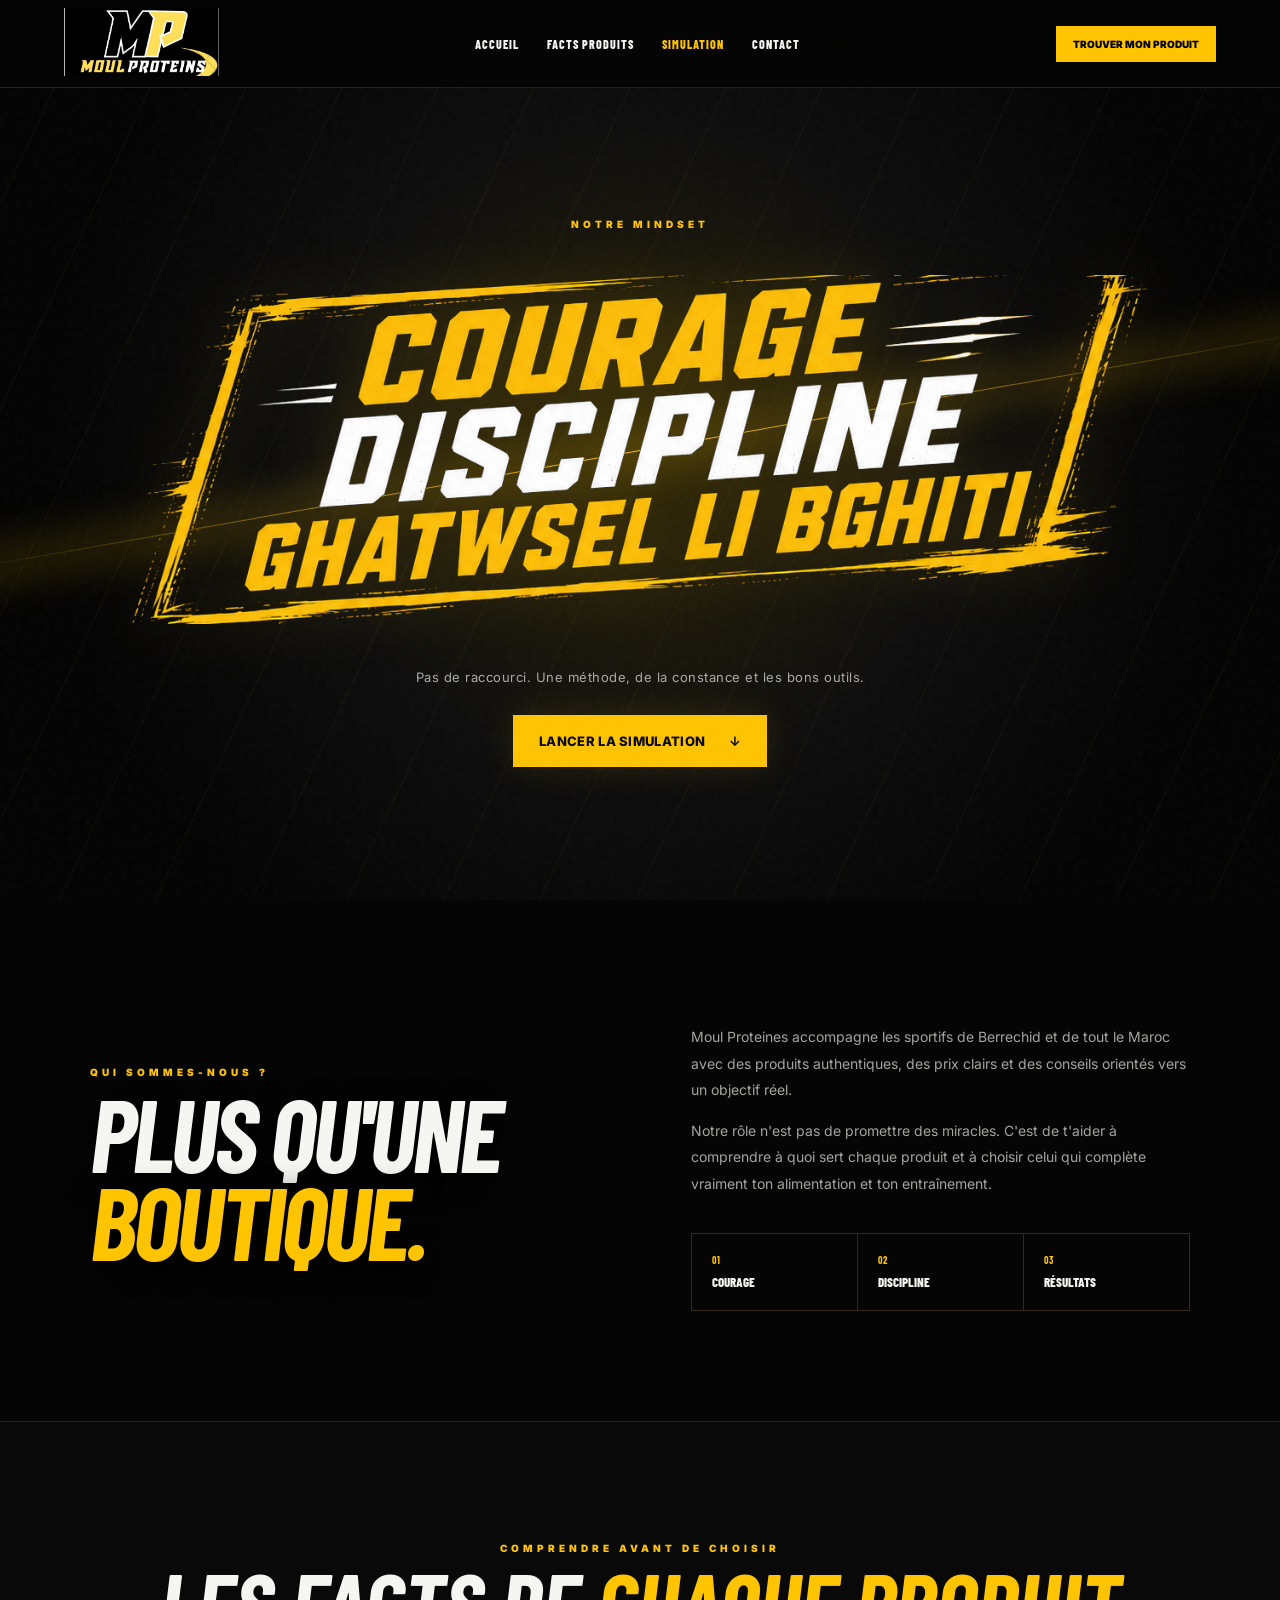
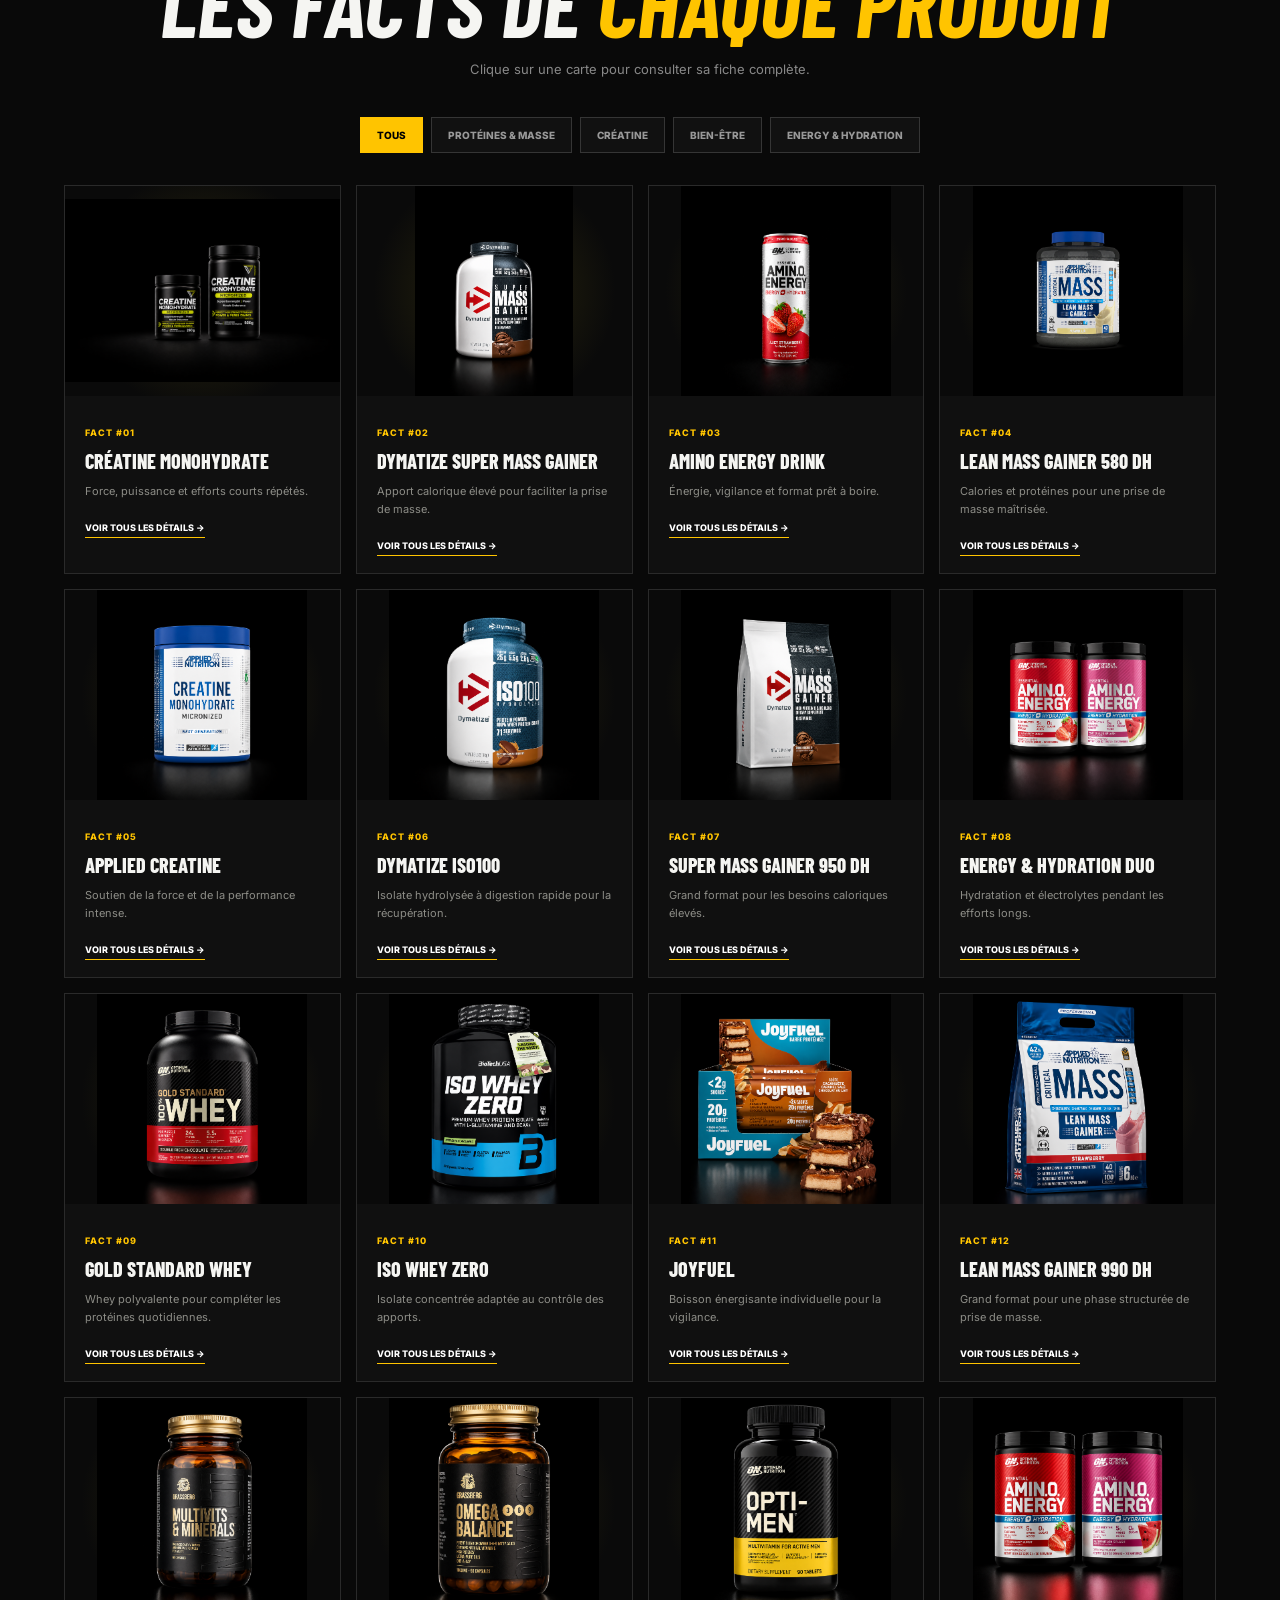
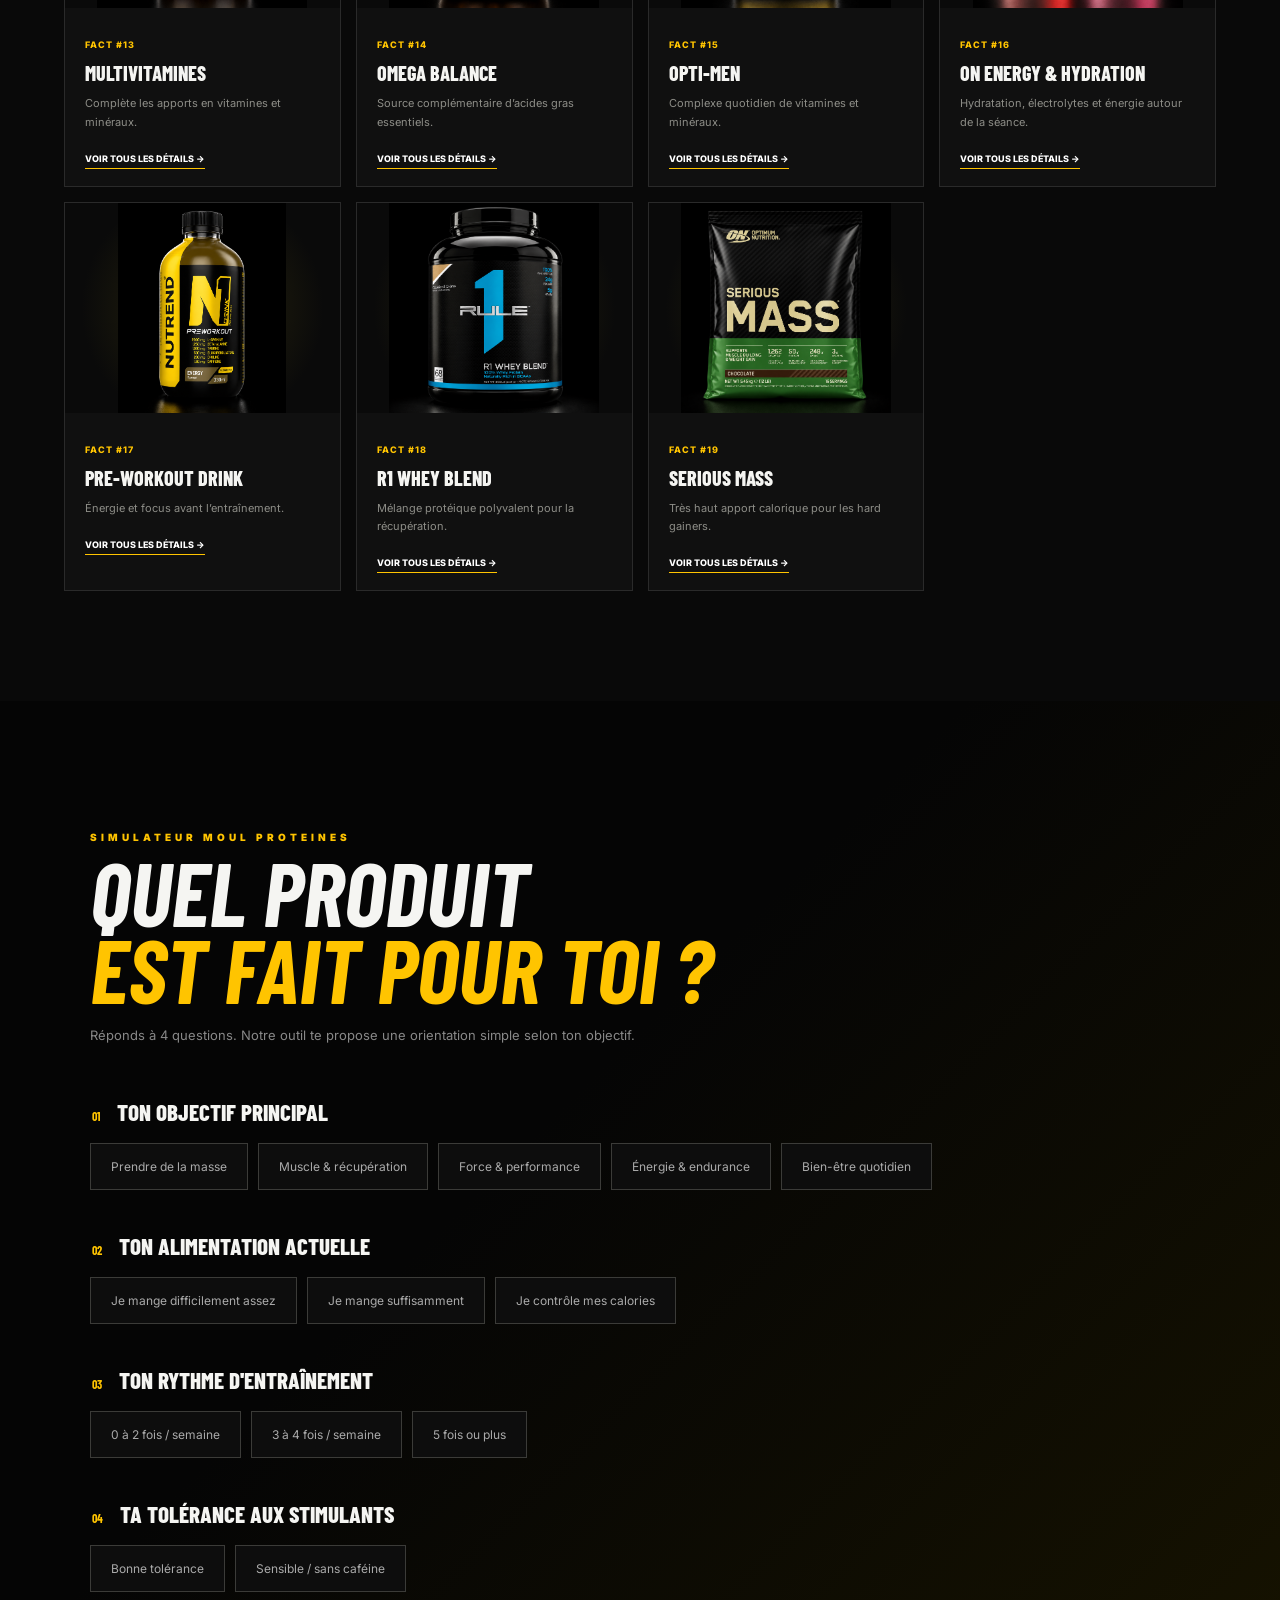
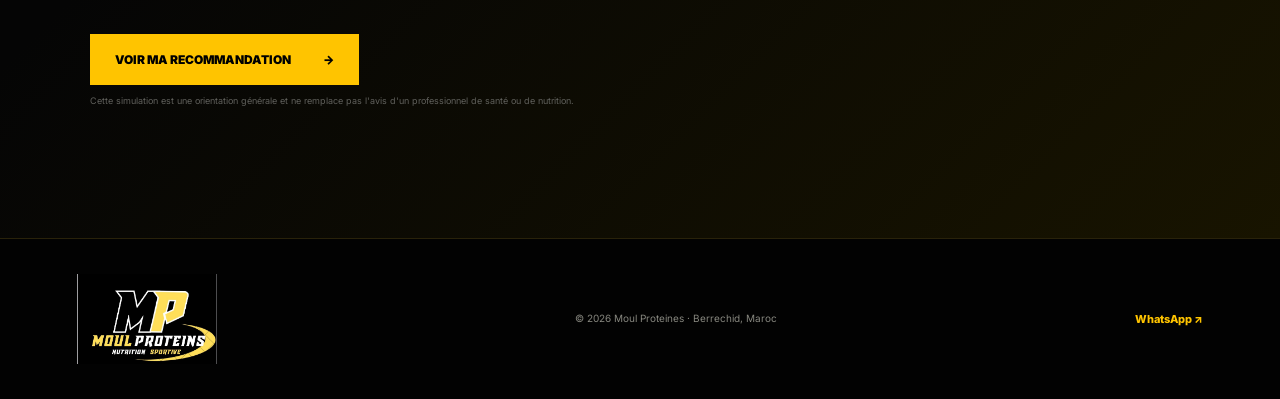
==== about.html @ 930684ee "Build Moul Proteines website" ====
<!DOCTYPE html>
<html lang="fr">
<head>
  <meta charset="UTF-8">
  <meta name="viewport" content="width=device-width, initial-scale=1.0">
  <meta name="description" content="Découvrez le mindset Moul Proteines, les faits sur nos produits et trouvez le complément adapté à votre objectif.">
  <title>À propos & simulateur | Moul Proteines</title>
  <link rel="preconnect" href="https://fonts.googleapis.com">
  <link rel="preconnect" href="https://fonts.gstatic.com" crossorigin>
  <link href="https://fonts.googleapis.com/css2?family=Barlow+Condensed:ital,wght@0,600;0,700;0,800;0,900;1,800;1,900&family=Inter:wght@400;500;600;700;800&display=swap" rel="stylesheet">
  <link rel="stylesheet" href="styles.css">
  <link rel="stylesheet" href="about.css">
</head>
<body class="about-page">
  <div class="noise" aria-hidden="true"></div>
  <header class="about-header">
    <a class="brand" href="index.html"><img src="assets/logo-mp.jpeg" alt="Moul Proteines"></a>
    <nav><a href="index.html">Accueil</a><a href="#facts">Facts produits</a><a class="active" href="#simulateur">Simulation</a><a href="contact.html">Contact</a></nav>
    <a class="header-sim" href="#simulateur">Trouver mon produit</a>
  </header>

  <main>
    <section class="about-hero">
      <div class="about-beam" aria-hidden="true"></div>
      <div class="about-slogan">
        <p>NOTRE MINDSET</p>
        <img src="assets/slogan-moul-proteines.png" alt="Courage, Discipline, Ghatwsel li bghiti">
        <span>Pas de raccourci. Une méthode, de la constance et les bons outils.</span>
        <a class="btn btn-primary" href="#simulateur">Lancer la simulation <b>↓</b></a>
      </div>
    </section>

    <section class="story-section">
      <div><p class="section-kicker">QUI SOMMES-NOUS ?</p><h1>PLUS QU'UNE<br><em>BOUTIQUE.</em></h1></div>
      <div class="story-copy"><p>Moul Proteines accompagne les sportifs de Berrechid et de tout le Maroc avec des produits authentiques, des prix clairs et des conseils orientés vers un objectif réel.</p><p>Notre rôle n'est pas de promettre des miracles. C'est de t'aider à comprendre à quoi sert chaque produit et à choisir celui qui complète vraiment ton alimentation et ton entraînement.</p><div class="values"><span><b>01</b>Courage</span><span><b>02</b>Discipline</span><span><b>03</b>Résultats</span></div></div>
    </section>

    <section class="all-facts" id="facts">
      <div class="about-title"><p>COMPRENDRE AVANT DE CHOISIR</p><h2>LES FACTS DE <em>CHAQUE PRODUIT</em></h2><span>Clique sur une carte pour consulter sa fiche complète.</span></div>
      <div class="fact-filters" id="fact-filters">
        <button class="active" data-fact-filter="all">Tous</button><button data-fact-filter="protein">Protéines & masse</button><button data-fact-filter="creatine">Créatine</button><button data-fact-filter="wellness">Bien-être</button><button data-fact-filter="energy">Energy & Hydration</button>
      </div>
      <div class="all-facts-grid" id="all-facts-grid"></div>
    </section>

    <section class="simulator-section" id="simulateur">
      <div class="sim-intro"><p>SIMULATEUR MOUL PROTEINES</p><h2>QUEL PRODUIT<br><em>EST FAIT POUR TOI ?</em></h2><span>Réponds à 4 questions. Notre outil te propose une orientation simple selon ton objectif.</span></div>
      <form class="sim-form" id="sim-form">
        <fieldset><legend><b>01</b> Ton objectif principal</legend><div class="choice-grid"><label><input type="radio" name="goal" value="mass" required><span>Prendre de la masse</span></label><label><input type="radio" name="goal" value="muscle"><span>Muscle & récupération</span></label><label><input type="radio" name="goal" value="strength"><span>Force & performance</span></label><label><input type="radio" name="goal" value="energy"><span>Énergie & endurance</span></label><label><input type="radio" name="goal" value="wellness"><span>Bien-être quotidien</span></label></div></fieldset>
        <fieldset><legend><b>02</b> Ton alimentation actuelle</legend><div class="choice-grid"><label><input type="radio" name="food" value="hard" required><span>Je mange difficilement assez</span></label><label><input type="radio" name="food" value="normal"><span>Je mange suffisamment</span></label><label><input type="radio" name="food" value="lean"><span>Je contrôle mes calories</span></label></div></fieldset>
        <fieldset><legend><b>03</b> Ton rythme d'entraînement</legend><div class="choice-grid"><label><input type="radio" name="training" value="low" required><span>0 à 2 fois / semaine</span></label><label><input type="radio" name="training" value="medium"><span>3 à 4 fois / semaine</span></label><label><input type="radio" name="training" value="high"><span>5 fois ou plus</span></label></div></fieldset>
        <fieldset><legend><b>04</b> Ta tolérance aux stimulants</legend><div class="choice-grid"><label><input type="radio" name="stimulants" value="yes" required><span>Bonne tolérance</span></label><label><input type="radio" name="stimulants" value="no"><span>Sensible / sans caféine</span></label></div></fieldset>
        <button class="sim-submit" type="submit">Voir ma recommandation <span>→</span></button>
        <p class="sim-disclaimer">Cette simulation est une orientation générale et ne remplace pas l'avis d'un professionnel de santé ou de nutrition.</p>
      </form>
      <div class="sim-result" id="sim-result" aria-live="polite"></div>
    </section>
  </main>

  <footer class="about-footer"><img src="assets/logo-mp.jpeg" alt="Moul Proteines"><p>© 2026 Moul Proteines · Berrechid, Maroc</p><a href="https://wa.me/212774145588" target="_blank" rel="noreferrer">WhatsApp ↗</a></footer>
  <a class="simulator-fab" href="#simulateur"><span>?</span><b>Lancer la simulation</b></a>
  <script src="about.js"></script>
</body>
</html>
---- styles.css ----
:root{--yellow:#ffc400;--yellow2:#ffe06b;--black:#050505;--panel:#0d0d0d;--line:#29220b;--white:#f5f5f2;--muted:#9a9a94}
*{box-sizing:border-box}html{scroll-behavior:smooth}body{margin:0;background:var(--black);color:var(--white);font-family:Inter,Arial,sans-serif;overflow-x:hidden}a{color:inherit;text-decoration:none}button{font:inherit}.noise{position:fixed;inset:0;z-index:20;pointer-events:none;opacity:.04;background-image:url("data:image/svg+xml,%3Csvg viewBox='0 0 180 180' xmlns='http://www.w3.org/2000/svg'%3E%3Cfilter id='n'%3E%3CfeTurbulence type='fractalNoise' baseFrequency='.85' numOctaves='2' stitchTiles='stitch'/%3E%3C/filter%3E%3Crect width='100%25' height='100%25' filter='url(%23n)' opacity='.8'/%3E%3C/svg%3E")}
.intro-active{overflow:hidden}.intro-screen{position:fixed;inset:0;z-index:1000;background:#020202;display:flex;flex-direction:column;align-items:center;justify-content:center;overflow:hidden;transition:opacity .65s ease,visibility .65s ease}.intro-screen.hidden,.intro-screen.skip{opacity:0;visibility:hidden;pointer-events:none}.intro-screen img{position:relative;z-index:2;width:min(900px,82vw);opacity:0;transform:scale(.82);filter:drop-shadow(0 0 0 transparent)}.intro-screen.play img{animation:introLogo 2.6s cubic-bezier(.2,.8,.2,1) .15s forwards}.intro-glow{position:absolute;width:min(700px,80vw);height:280px;background:#ffc400;filter:blur(150px);opacity:0}.intro-screen.play .intro-glow{animation:introGlow 2.5s ease .2s forwards}.intro-lines{position:absolute;inset:0;z-index:1;display:flex;flex-direction:column;justify-content:center;gap:32vh;transform:rotate(-8deg)}.intro-lines i{display:block;width:0;height:1px;background:linear-gradient(90deg,transparent,var(--yellow),transparent);box-shadow:0 0 16px var(--yellow)}.intro-screen.play .intro-lines i:first-child{animation:introLine 1.1s ease .3s forwards}.intro-screen.play .intro-lines i:last-child{animation:introLine 1.1s ease .65s forwards}.intro-loader{position:relative;z-index:2;width:min(360px,62vw);height:2px;background:#242424;margin-top:38px;overflow:hidden;opacity:0}.intro-loader span{display:block;width:0;height:100%;background:var(--yellow);box-shadow:0 0 14px var(--yellow)}.intro-screen.play .intro-loader{animation:introVisible .3s ease .55s forwards}.intro-screen.play .intro-loader span{animation:introLoad 2s cubic-bezier(.3,.7,.3,1) .6s forwards}.intro-screen>p{position:relative;z-index:2;color:#767671;font:700 9px Inter;letter-spacing:4px;margin-top:18px;opacity:0}.intro-screen>p b{color:var(--yellow)}.intro-screen.play>p{animation:introVisible .6s ease .8s forwards}.intro-screen.exit{opacity:0;visibility:hidden;pointer-events:none}.intro-screen.exit img{transform:scale(1.08);transition:transform .65s ease}.intro-screen.exit .intro-glow{opacity:0;transition:opacity .5s ease}@keyframes introLogo{0%{opacity:0;transform:scale(.82);filter:drop-shadow(0 0 0 transparent)}35%{opacity:1}70%{opacity:1;transform:scale(1);filter:drop-shadow(0 0 35px #ffc40055)}100%{opacity:1;transform:scale(1);filter:drop-shadow(0 0 12px #ffc40030)}}@keyframes introGlow{0%{opacity:0;transform:scale(.5)}45%{opacity:.17}100%{opacity:.08;transform:scale(1.2)}}@keyframes introLine{0%{width:0;margin-left:0}100%{width:130%;margin-left:-15%}}@keyframes introLoad{to{width:100%}}@keyframes introVisible{to{opacity:1}}
.header{height:88px;padding:0 5vw;display:flex;align-items:center;justify-content:space-between;position:absolute;top:0;left:0;right:0;z-index:10;border-bottom:1px solid #ffffff16;background:#05050588;backdrop-filter:blur(8px)}.brand img{width:155px;height:68px;object-fit:cover;object-position:center}.nav{display:flex;gap:32px;align-items:center}.nav a{font-family:'Barlow Condensed';font-weight:700;font-size:15px;text-transform:uppercase;letter-spacing:.8px;position:relative}.nav a:after{content:"";position:absolute;left:0;bottom:-12px;width:0;height:2px;background:var(--yellow);transition:.3s}.nav a:hover:after,.nav a.active:after{width:100%}.header-actions{display:flex;align-items:center;gap:10px}.icon-btn,.cart-btn,.menu-btn{background:none;border:0;color:#fff;cursor:pointer;position:relative}.icon-btn svg,.cart-btn svg{width:23px;fill:none;stroke:currentColor;stroke-width:1.6}.cart-btn span{position:absolute;right:-6px;top:-8px;width:17px;height:17px;border-radius:50%;background:var(--yellow);color:#000;font-size:10px;font-weight:900;display:grid;place-items:center}.menu-btn{display:none;width:30px}.menu-btn span{display:block;height:2px;background:#fff;margin:6px 0}
.hero{min-height:790px;height:100vh;position:relative;display:flex;align-items:center;border-bottom:1px solid var(--line);overflow:hidden}.hero-bg{position:absolute;inset:0;background:linear-gradient(90deg,#050505 0%,#050505d9 32%,transparent 65%),linear-gradient(0deg,#050505 0%,transparent 25%),url('assets/hero-moul-proteines.png') center/cover no-repeat}.hero:after{content:"";position:absolute;inset:0;background:radial-gradient(circle at 68% 48%,transparent 0 25%,#05050580 75%);pointer-events:none}.hero-content{position:relative;z-index:2;margin-left:7vw;max-width:700px;padding-top:70px}.eyebrow{text-transform:uppercase;letter-spacing:3px;font:700 13px Inter;color:#d5d5cf;display:flex;align-items:center;gap:12px}.eyebrow span{width:32px;height:2px;background:var(--yellow)}h1,h2{font-family:'Barlow Condensed',Impact,sans-serif;margin:0;font-style:italic;line-height:.86;text-transform:uppercase}h1{font-size:clamp(78px,9vw,145px);letter-spacing:-4px;text-shadow:0 8px 30px #000}h1 em,h2 em{font-style:inherit;color:var(--yellow)}.hero-copy{font-size:18px;line-height:1.65;color:#c4c4bf;margin:30px 0}.hero-copy strong{color:#fff}.hero-buttons{display:flex;gap:12px}.btn{padding:17px 25px;text-transform:uppercase;font:800 13px Inter;letter-spacing:.3px;border:1px solid #ffffff60;transition:.25s}.btn-primary{background:var(--yellow);border-color:var(--yellow);color:#070707;box-shadow:0 0 35px #ffc40020}.btn-primary:hover{background:#fff;border-color:#fff;transform:translateY(-3px)}.btn-primary span{margin-left:14px}.btn-ghost:hover{border-color:var(--yellow);color:var(--yellow)}.hero-stats{display:flex;gap:38px;margin-top:50px}.hero-stats div{display:flex;flex-direction:column;border-left:2px solid var(--yellow);padding-left:12px}.hero-stats strong{font:800 25px 'Barlow Condensed';color:#fff}.hero-stats span{font-size:10px;text-transform:uppercase;color:#9e9e98;margin-top:3px}.hero-tag{position:absolute;right:4vw;top:130px;z-index:3;display:flex;align-items:center;gap:10px;border-right:2px solid var(--yellow);padding-right:14px}.hero-tag>span{font:900 34px 'Barlow Condensed';color:var(--yellow)}.hero-tag p{font:700 11px 'Barlow Condensed';letter-spacing:1px;margin:0}.hero-tag b{color:var(--yellow)}.scroll-cue{position:absolute;z-index:3;bottom:28px;left:50%;font-size:9px;text-transform:uppercase;letter-spacing:3px;color:#aaa;display:flex;align-items:center;gap:12px}.scroll-cue i{display:block;width:45px;height:1px;background:var(--yellow)}
.manifesto{min-height:94px;display:flex;align-items:center;justify-content:center;gap:3vw;border-bottom:1px solid var(--line);font:800 clamp(19px,2.1vw,30px) 'Barlow Condensed';font-style:italic;letter-spacing:2px}.manifesto strong{color:var(--yellow)}.manifesto i{height:1px;width:4vw;background:#5e4b04}
.section{padding:105px 5vw}.section-heading{text-align:center;margin-bottom:46px}.section-heading.left{text-align:left}.section-heading p{text-transform:uppercase;color:var(--yellow);font:800 11px Inter;letter-spacing:3px;margin:0 0 13px}.section-heading h2,.slogan-copy h2{font-size:clamp(52px,6vw,85px);letter-spacing:-1px}.section-heading>span{display:block;color:var(--muted);font-size:14px;margin-top:18px}.category-grid{display:grid;grid-template-columns:repeat(4,1fr);gap:16px;max-width:1400px;margin:auto}.category{height:350px;padding:24px;position:relative;overflow:hidden;border:1px solid #342d12;background:linear-gradient(145deg,#121212,#080808);transition:.35s}.category:before{content:"";position:absolute;width:200px;height:200px;border-radius:50%;background:var(--yellow);filter:blur(100px);opacity:0;right:-80px;top:-80px;transition:.4s}.category:hover{transform:translateY(-8px);border-color:var(--yellow)}.category:hover:before{opacity:.2}.category>span{position:absolute;right:22px;top:20px;color:#555;font:700 12px Inter}.cat-icon{font:900 95px 'Barlow Condensed';font-style:italic;color:#1d1d1b;text-shadow:1px 1px 0 #3c340e;margin:8px 0 15px;transition:.3s}.category:hover .cat-icon{color:var(--yellow);text-shadow:0 0 40px #ffc40044}.category h3{font:900 33px 'Barlow Condensed';font-style:italic;line-height:.88;margin:0}.category p{color:#777;font-size:12px}.category b{position:absolute;bottom:22px;font-size:10px;text-transform:uppercase;color:var(--yellow);letter-spacing:1px}
.products-section{background:#090909;border-top:1px solid #181818;border-bottom:1px solid var(--line)}.product-grid{display:grid;grid-template-columns:repeat(4,1fr);gap:18px;max-width:1400px;margin:auto}.product-card{min-height:470px;padding:20px;background:linear-gradient(150deg,#151515,#090909);border:1px solid #292929;position:relative;transition:.3s}.product-card:hover{border-color:#66520a;transform:translateY(-5px)}.badge{position:absolute;z-index:2;background:var(--yellow);color:#000;padding:8px 10px;font:900 9px Inter;letter-spacing:.8px}.badge.dark{background:#252525;color:#fff}.product-visual{height:270px;margin:8px auto 20px;display:flex;flex-direction:column;align-items:center;justify-content:center;position:relative;filter:drop-shadow(0 22px 17px #000)}.jar{width:160px;height:225px;border-radius:15px 15px 29px 29px;background:linear-gradient(90deg,#070707,#343434 46%,#080808);border-top:16px repeating-linear-gradient(90deg,#222 0 3px,#080808 3px 6px)}.jar:before{content:"";position:absolute;top:-15px;width:174px;height:25px;border-radius:8px;background:repeating-linear-gradient(90deg,#252525 0 4px,#090909 4px 7px)}.product-visual:after{content:"";position:absolute;inset:58px 5px 22px;border:1px solid #e4b80055;background:linear-gradient(150deg,#222,#080808);z-index:-1}.product-visual i{font:900 35px 'Barlow Condensed';color:var(--yellow);font-style:italic}.product-visual b{font:900 28px 'Barlow Condensed';color:#fff}.product-visual small{font:800 10px Inter;color:var(--yellow);letter-spacing:2px}.jar.silver:after{background:linear-gradient(150deg,#ddd,#444)}.jar.silver b,.jar.silver small{color:#111}.jar.yellow:after{background:linear-gradient(150deg,#ffd900,#5b4700)}.jar.yellow i{font-size:55px;color:#000}.bag{width:190px;height:235px;clip-path:polygon(4% 0,96% 0,100% 100%,0 100%);background:linear-gradient(90deg,#090909,#323232,#080808);border-top:5px solid #555}.bag:after{background:linear-gradient(150deg,#222,#080808);inset:50px 7px 10px}.brand-name{color:#777;font-size:9px;font-weight:800;letter-spacing:1.3px;margin:0}.product-card h3{font:700 17px Inter;margin:7px 0 22px}.product-bottom{display:flex;align-items:center;justify-content:space-between;border-top:1px solid #292929;padding-top:17px}.product-bottom strong{font:800 25px 'Barlow Condensed'}.product-bottom strong small{font-size:13px;color:var(--yellow)}.add-cart{width:43px;height:43px;border-radius:50%;background:var(--yellow);border:0;font-size:25px;font-weight:500;cursor:pointer;transition:.2s}.add-cart:hover{background:#fff;transform:rotate(90deg)}.text-link{display:flex;width:max-content;margin:46px auto 0;gap:40px;text-transform:uppercase;font:800 12px Inter;letter-spacing:1px;border-bottom:1px solid var(--yellow);padding-bottom:9px}.text-link span{color:var(--yellow)}
.product-filters{display:flex;flex-wrap:wrap;gap:9px;max-width:1400px;margin:-15px auto 30px}.filter-btn{border:1px solid #333;background:#0c0c0c;color:#92928c;padding:11px 17px;text-transform:uppercase;font:800 10px Inter;letter-spacing:.7px;cursor:pointer;transition:.25s}.filter-btn:hover,.filter-btn.active{background:var(--yellow);border-color:var(--yellow);color:#050505}.product-card.hidden{display:none}.product-image{height:270px;margin:-2px -2px 20px;background:radial-gradient(circle at 50% 48%,#292711 0,#111 50%,#090909 75%);display:grid;place-items:center;overflow:hidden}.product-image img{width:100%;height:100%;object-fit:contain;transition:transform .4s ease}.product-card:hover .product-image img{transform:scale(1.055)}.product-bottom strong del{font:600 14px 'Barlow Condensed';color:#686863;margin-left:5px}.variants{min-height:49px;display:flex;flex-direction:column;gap:4px;margin:-12px 0 13px;color:#888;font-size:10px}.variants span{display:flex;align-items:center;gap:6px}.variants b{color:var(--yellow);font-size:12px}.variants del{color:#555}.product-card:has(.variants){min-height:520px}
.product-card[role="link"]{cursor:pointer}.product-card[role="link"]:focus-visible{outline:2px solid var(--yellow);outline-offset:3px}
.slogan-section{display:grid;grid-template-columns:1.05fr .95fr;align-items:center;min-height:720px;background:linear-gradient(110deg,#050505 42%,#121000);padding:70px 7vw;gap:6vw}.slogan-image{position:relative}.slogan-image:after{content:"";position:absolute;inset:20% 10%;background:#ffc400;filter:blur(100px);opacity:.1;z-index:0}.slogan-image img{width:100%;max-width:620px;position:relative;z-index:1;mix-blend-mode:screen}.slogan-copy>p:not(.eyebrow){color:#aaa;line-height:1.8;max-width:570px}.quote{font:italic 700 22px 'Barlow Condensed';border-left:3px solid var(--yellow);padding:10px 0 10px 22px;margin-top:35px}.quote strong{color:var(--yellow)}.benefits{display:grid;grid-template-columns:repeat(3,1fr);padding:50px 6vw;gap:35px;border-block:1px solid var(--line)}.benefit{display:flex;gap:18px;align-items:center}.benefit>b{flex:0 0 55px;height:55px;border:1px solid #5a4806;color:var(--yellow);display:grid;place-items:center;font-size:24px}.benefit h3{font:800 18px 'Barlow Condensed';text-transform:uppercase;margin:0 0 7px}.benefit p{font-size:12px;color:#777;margin:0}
footer{padding:70px 6vw 25px;background:#020202}.footer-main{display:grid;grid-template-columns:1.4fr repeat(3,1fr);gap:5vw}.footer-brand img{width:190px;height:145px;object-fit:cover}.footer-brand p,footer p{color:#87877f;font-size:12px;line-height:1.7}.footer-main h4{color:var(--yellow);text-transform:uppercase;font:800 14px 'Barlow Condensed';letter-spacing:1px}.footer-main>div:not(:first-child){display:flex;flex-direction:column;gap:12px}.footer-main a{color:#9f9f99;font-size:12px}.footer-main a:hover{color:var(--yellow)}.footer-bottom{border-top:1px solid #222;margin-top:50px;padding-top:20px;display:flex;justify-content:space-between;color:#696964;font-size:10px}.footer-bottom strong{color:#b8960b;letter-spacing:1px}.whatsapp{position:fixed;z-index:15;right:24px;bottom:24px;background:var(--yellow);color:#000;border-radius:30px;padding:8px 18px 8px 8px;display:flex;align-items:center;gap:9px;box-shadow:0 8px 35px #000}.whatsapp span{width:34px;height:34px;border-radius:50%;background:#080808;color:var(--yellow);display:grid;place-items:center;font:900 10px Inter}.whatsapp b{text-transform:uppercase;font-size:10px}.toast{position:fixed;bottom:30px;left:50%;transform:translate(-50%,100px);z-index:30;background:#fff;color:#000;padding:14px 25px;font-weight:700;font-size:12px;opacity:0;transition:.35s}.toast.show{opacity:1;transform:translate(-50%,0)}.search-panel{position:fixed;inset:0;z-index:40;background:#050505f7;display:flex;flex-direction:column;align-items:center;justify-content:center;opacity:0;visibility:hidden;transition:.3s}.search-panel.open{opacity:1;visibility:visible}.search-panel button{position:absolute;right:5vw;top:35px;border:0;background:none;color:#fff;font-size:45px;cursor:pointer}.search-panel p{color:var(--yellow);letter-spacing:4px;font-weight:800}.search-panel input{width:min(750px,85vw);background:none;border:0;border-bottom:2px solid var(--yellow);color:#fff;font:800 clamp(25px,4vw,55px) 'Barlow Condensed';padding:15px 0;outline:0;text-transform:uppercase}.search-panel span{color:#666;margin-top:20px;font-size:10px}.reveal{opacity:0;transform:translateY(25px);transition:opacity .7s ease,transform .7s ease}.reveal.visible{opacity:1;transform:none}
@media(max-width:900px){.header{height:72px;padding:0 20px}.brand img{width:120px;height:58px}.nav{position:fixed;inset:72px 0 auto;background:#080808;padding:35px;flex-direction:column;transform:translateY(-150%);transition:.3s;border-bottom:1px solid var(--yellow)}.nav.open{transform:none}.menu-btn{display:block}.icon-btn{display:none}.hero{min-height:760px}.hero-bg{background:linear-gradient(90deg,#050505ed,#05050570),linear-gradient(0deg,#050505 0%,transparent 45%),url('assets/hero-moul-proteines.png') 66% center/cover no-repeat}.hero-content{margin:0;padding:100px 24px 30px;align-self:flex-end}.hero-tag{display:none}h1{font-size:clamp(64px,18vw,96px);letter-spacing:-2px}.hero-copy{font-size:14px}.hero-stats{gap:16px}.hero-stats span{max-width:90px}.manifesto{flex-wrap:wrap;padding:28px 20px;gap:12px}.manifesto i{display:none}.section{padding:75px 20px}.category-grid,.product-grid{grid-template-columns:repeat(2,1fr)}.product-card.reveal{opacity:1;transform:none}.slogan-section{grid-template-columns:1fr;padding:65px 25px}.slogan-image img{max-width:450px}.benefits{grid-template-columns:1fr}.footer-main{grid-template-columns:1fr 1fr}.footer-brand{grid-column:1/-1}}
@media(max-width:560px){.hero-buttons{flex-direction:column;width:max-content}.hero-stats div:nth-child(3){display:none}.scroll-cue{display:none}.category-grid,.product-grid{grid-template-columns:1fr}.category{height:300px}.product-card{min-height:440px}.footer-main{grid-template-columns:1fr}.footer-brand{grid-column:auto}.footer-bottom{flex-direction:column;gap:10px}.whatsapp b{display:none}.whatsapp{padding:7px}.manifesto span,.manifesto strong{width:100%;text-align:center}.slogan-section{min-height:auto}.section-heading.left{text-align:center}}
@media(max-width:700px){.products-section{padding-inline:16px}.product-grid{grid-template-columns:1fr;gap:32px}.product-card{width:100%;min-height:470px;padding:16px;border:1px solid #5b4a0e;background:linear-gradient(155deg,#1b1b19,#0b0b0b 70%);box-shadow:0 14px 30px #000,0 0 0 1px #ffc4000a}.product-card+.product-card{margin-top:4px}.product-image{height:clamp(260px,80vw,350px);margin:0 0 22px;background:radial-gradient(circle at 50% 45%,#383211 0,#161616 48%,#090909 78%)}.product-image img{max-width:100%;max-height:100%}.product-bottom{margin-top:18px}.product-filters{gap:7px;margin-bottom:36px}.filter-btn{flex:1 1 calc(50% - 7px);min-height:42px;padding-inline:9px}}
.simulator-fab{position:fixed;z-index:14;left:24px;bottom:24px;display:flex;align-items:center;gap:9px;padding:8px 16px 8px 8px;border:1px solid #6b5609;background:#0b0b0b;color:#fff;border-radius:30px;box-shadow:0 8px 35px #000;transition:.25s}.simulator-fab:hover{background:var(--yellow);color:#000}.simulator-fab span{width:34px;height:34px;border-radius:50%;display:grid;place-items:center;background:var(--yellow);color:#000;font-weight:900}.simulator-fab b{text-transform:uppercase;font-size:10px}
@media(max-width:560px){.simulator-fab{left:12px;bottom:12px;padding:6px}.simulator-fab b{display:none}}
@media(prefers-reduced-motion:reduce){.intro-screen.play img,.intro-screen.play .intro-glow,.intro-screen.play .intro-lines i,.intro-screen.play .intro-loader,.intro-screen.play .intro-loader span,.intro-screen.play>p{animation-duration:.01ms;animation-delay:0s}.intro-screen{transition-duration:.15s}}
---- about.css ----
.about-page{background:#050505}.about-header{height:88px;padding:0 5vw;display:flex;align-items:center;justify-content:space-between;position:fixed;inset:0 0 auto;z-index:50;background:#050505e8;backdrop-filter:blur(12px);border-bottom:1px solid #29220a}.about-header nav{display:flex;gap:28px}.about-header nav a{text-transform:uppercase;font:800 12px 'Barlow Condensed';letter-spacing:1px}.about-header nav a:hover,.about-header nav a.active{color:var(--yellow)}.header-sim{padding:12px 17px;background:var(--yellow);color:#000;text-transform:uppercase;font:900 10px Inter}.about-hero{height:760px;min-height:100vh;display:grid;place-items:center;position:relative;overflow:hidden;background:radial-gradient(circle at center,#2a2308 0,#0d0d0d 42%,#030303 76%)}.about-hero:before{content:"";position:absolute;inset:0;background:repeating-linear-gradient(115deg,transparent 0 85px,#ffc40008 86px 87px)}.about-beam{position:absolute;width:120vw;height:1px;background:linear-gradient(90deg,transparent,var(--yellow),transparent);box-shadow:0 0 45px 10px #ffc40044;transform:rotate(-10deg);animation:aboutBeam 4s ease-in-out infinite}.about-slogan{position:relative;z-index:2;text-align:center;padding-top:75px}.about-slogan>p,.section-kicker,.about-title>p,.sim-intro>p{font:900 10px Inter;color:var(--yellow);letter-spacing:4px}.about-slogan img{display:block;width:min(1050px,88vw);margin:28px auto;filter:drop-shadow(0 0 30px #ffc40024);animation:sloganFloat 4s ease-in-out infinite}.about-slogan>span{display:block;color:#aaa;font-size:13px;letter-spacing:.5px;margin-bottom:30px}.about-slogan .btn{display:inline-block}.about-slogan .btn b{margin-left:20px}.story-section{padding:110px 7vw;display:grid;grid-template-columns:1fr 1fr;gap:8vw;align-items:center;border-bottom:1px solid #29220a}.story-section h1{font-size:clamp(70px,8vw,120px)}.story-copy>p{color:#a5a59f;line-height:1.9;font-size:14px}.values{display:grid;grid-template-columns:repeat(3,1fr);margin-top:35px;border:1px solid #322b0d}.values span{padding:20px;text-transform:uppercase;font:800 13px 'Barlow Condensed';border-right:1px solid #322b0d}.values span:last-child{border:0}.values b{display:block;color:var(--yellow);margin-bottom:8px;font-size:10px}.all-facts{padding:110px 5vw;background:#090909}.about-title{text-align:center;margin-bottom:40px}.about-title h2,.sim-intro h2{font-size:clamp(55px,7vw,95px)}.about-title>span,.sim-intro>span{display:block;color:#888;font-size:13px;margin-top:20px}.fact-filters{display:flex;justify-content:center;flex-wrap:wrap;gap:8px;margin-bottom:32px}.fact-filters button{background:#111;border:1px solid #353535;color:#999;padding:11px 16px;text-transform:uppercase;font:800 10px Inter;cursor:pointer}.fact-filters button.active,.fact-filters button:hover{background:var(--yellow);border-color:var(--yellow);color:#000}.all-facts-grid{display:grid;grid-template-columns:repeat(4,1fr);gap:15px;max-width:1450px;margin:auto}.mini-fact{min-height:385px;background:#101010;border:1px solid #2a2a2a;position:relative;overflow:hidden;transition:.3s}.mini-fact.hidden{display:none}.mini-fact:hover{transform:translateY(-6px);border-color:#6b5609}.mini-fact img{width:100%;height:210px;object-fit:contain;background:radial-gradient(circle,#2c280e,#0a0a0a 70%)}.mini-fact-content{padding:20px}.mini-fact small{color:var(--yellow);font:800 9px Inter;letter-spacing:1px}.mini-fact h3{font:800 20px 'Barlow Condensed';text-transform:uppercase;margin:9px 0}.mini-fact p{color:#8d8d87;font-size:11px;line-height:1.65;margin:0 0 15px}.mini-fact a{color:#fff;text-transform:uppercase;font:800 9px Inter;border-bottom:1px solid var(--yellow);padding-bottom:4px}.simulator-section{padding:120px 7vw;background:linear-gradient(135deg,#050505 40%,#181400);position:relative}.sim-intro{max-width:800px;margin-bottom:55px}.sim-form{max-width:1100px}.sim-form fieldset{border:0;padding:0;margin:0 0 42px}.sim-form legend{font:800 23px 'Barlow Condensed';text-transform:uppercase;margin-bottom:17px}.sim-form legend b{color:var(--yellow);font-size:12px;margin-right:12px}.choice-grid{display:flex;flex-wrap:wrap;gap:10px}.choice-grid label{cursor:pointer}.choice-grid input{position:absolute;opacity:0}.choice-grid span{display:block;padding:15px 20px;border:1px solid #3b3b38;background:#0d0d0d;color:#aaa;font-size:12px;transition:.2s}.choice-grid input:checked+span{background:var(--yellow);border-color:var(--yellow);color:#000;font-weight:800}.choice-grid label:hover span{border-color:var(--yellow)}.sim-submit{border:0;background:var(--yellow);color:#000;padding:18px 25px;text-transform:uppercase;font:900 12px Inter;cursor:pointer}.sim-submit span{margin-left:30px}.sim-disclaimer{color:#60605c;font-size:9px;max-width:650px;line-height:1.6}.sim-result{display:none;max-width:1100px;margin-top:50px;border:1px solid #66520a;background:#0c0c0c}.sim-result.show{display:grid;grid-template-columns:330px 1fr;animation:resultIn .5s ease}.result-image{background:radial-gradient(circle,#39310c,#090909 68%);display:grid;place-items:center;min-height:390px}.result-image img{width:100%;height:350px;object-fit:contain}.result-copy{padding:45px}.result-copy>small{color:var(--yellow);letter-spacing:3px;font-weight:900}.result-copy h3{font:900 clamp(40px,5vw,65px) 'Barlow Condensed';text-transform:uppercase;margin:12px 0}.result-copy>p{color:#aaa;line-height:1.75}.result-reasons{display:flex;gap:8px;flex-wrap:wrap;margin:22px 0}.result-reasons span{padding:8px 11px;border:1px solid #44380c;color:#d4b322;font-size:10px}.result-actions{display:flex;gap:10px;flex-wrap:wrap}.result-actions a{padding:13px 17px;text-transform:uppercase;font:900 10px Inter;background:var(--yellow);color:#000}.result-actions a:last-child{background:transparent;color:#fff;border:1px solid #555}.about-footer{padding:35px 6vw;display:flex;align-items:center;justify-content:space-between;border-top:1px solid #29220a}.about-footer img{width:140px;height:90px;object-fit:cover}.about-footer p{font-size:10px}.about-footer a{color:var(--yellow);font:800 11px Inter}.about-page .simulator-fab{display:none}
@keyframes sloganFloat{50%{transform:translateY(-8px);filter:drop-shadow(0 0 45px #ffc40042)}}@keyframes aboutBeam{50%{transform:rotate(-10deg) translateY(80px);opacity:.35}}@keyframes resultIn{from{opacity:0;transform:translateY(20px)}to{opacity:1;transform:none}}
@media(max-width:1000px){.all-facts-grid{grid-template-columns:repeat(3,1fr)}.story-section{grid-template-columns:1fr}.about-header nav{display:none}}
@media(max-width:700px){.about-header{height:72px;padding:0 18px}.about-header .brand img{width:120px}.header-sim{padding:10px;font-size:8px}.about-hero{min-height:680px;height:100vh}.about-slogan{padding-inline:18px}.about-slogan>span{line-height:1.6}.story-section,.all-facts,.simulator-section{padding:75px 18px}.story-section h1{font-size:70px}.values{grid-template-columns:1fr}.values span{border-right:0;border-bottom:1px solid #322b0d}.all-facts-grid{grid-template-columns:1fr;gap:28px}.mini-fact{min-height:0}.mini-fact img{height:290px}.fact-filters button{flex:1 1 45%}.choice-grid{display:grid;grid-template-columns:1fr;width:100%}.choice-grid label,.choice-grid span{width:100%}.sim-result.show{grid-template-columns:1fr}.result-image{min-height:310px}.result-image img{height:290px}.result-copy{padding:28px 20px}.about-footer{flex-direction:column;gap:12px}.about-page .simulator-fab{display:flex}}
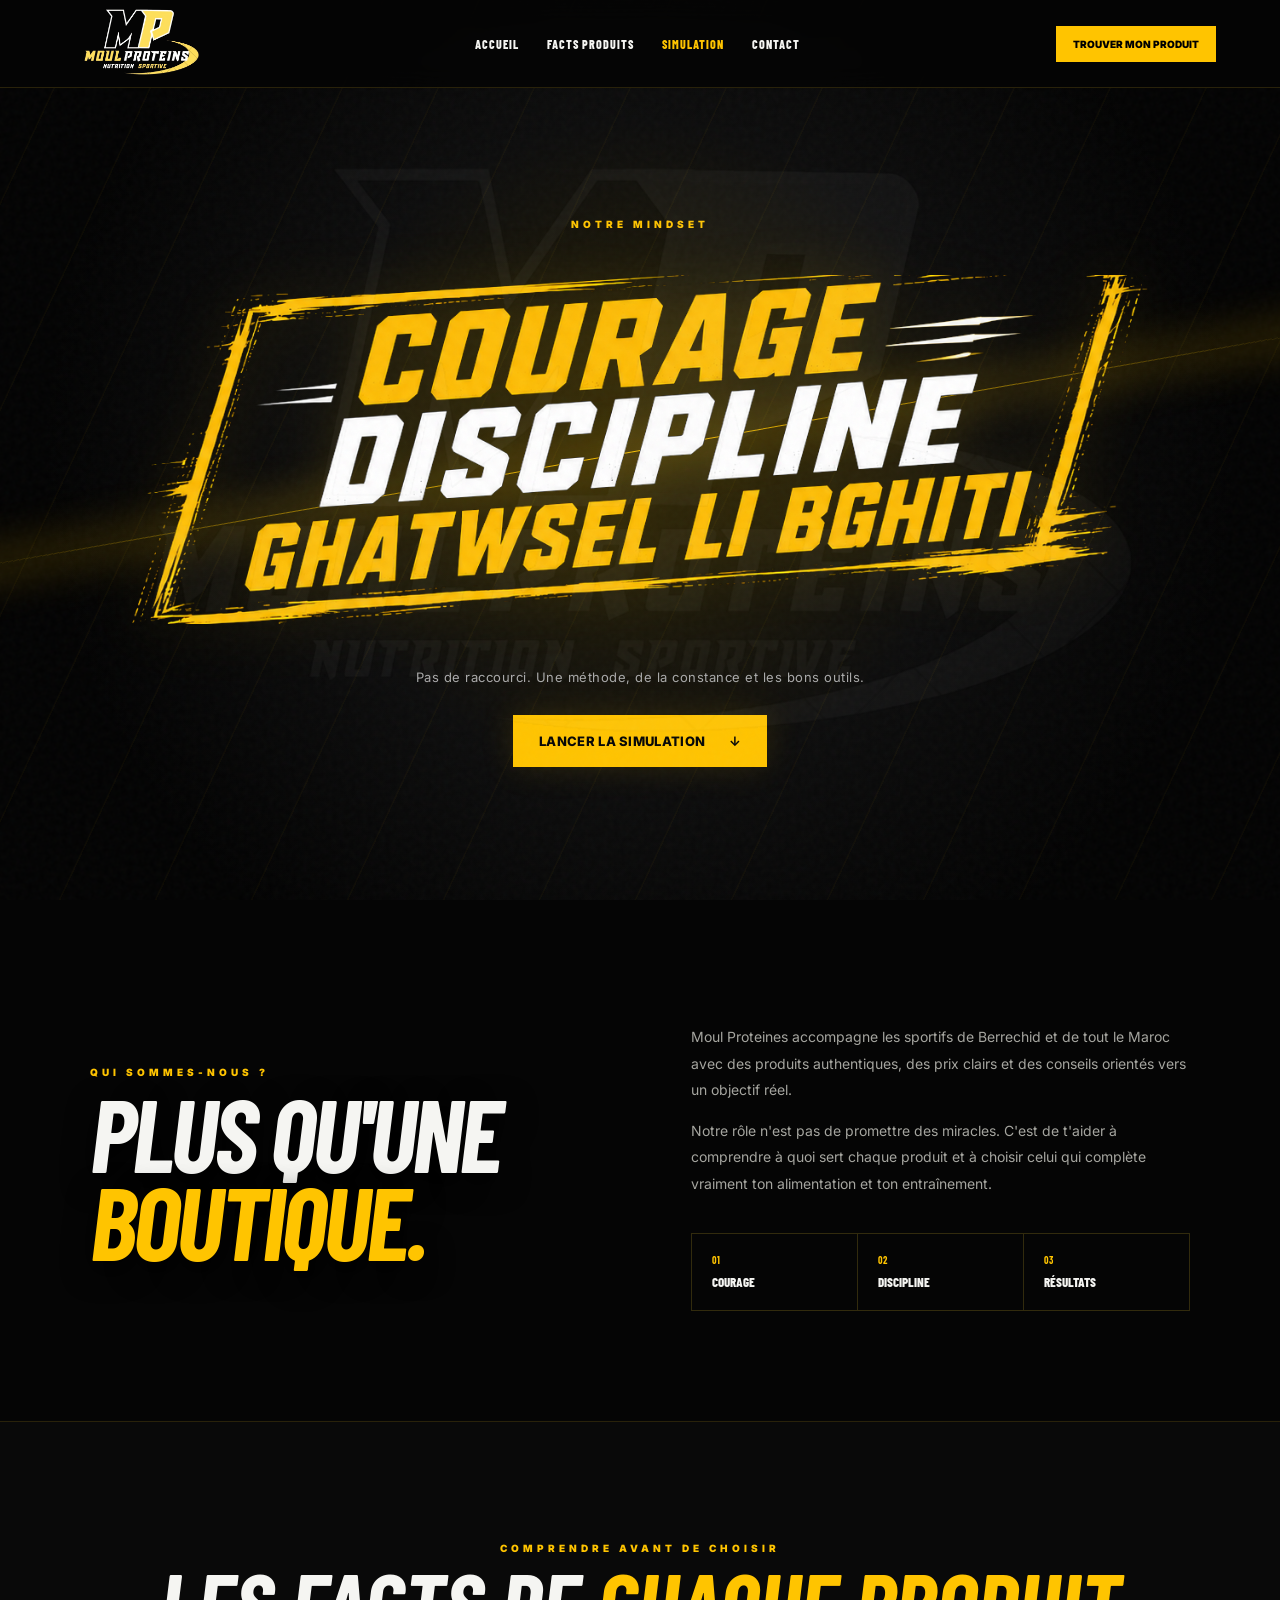
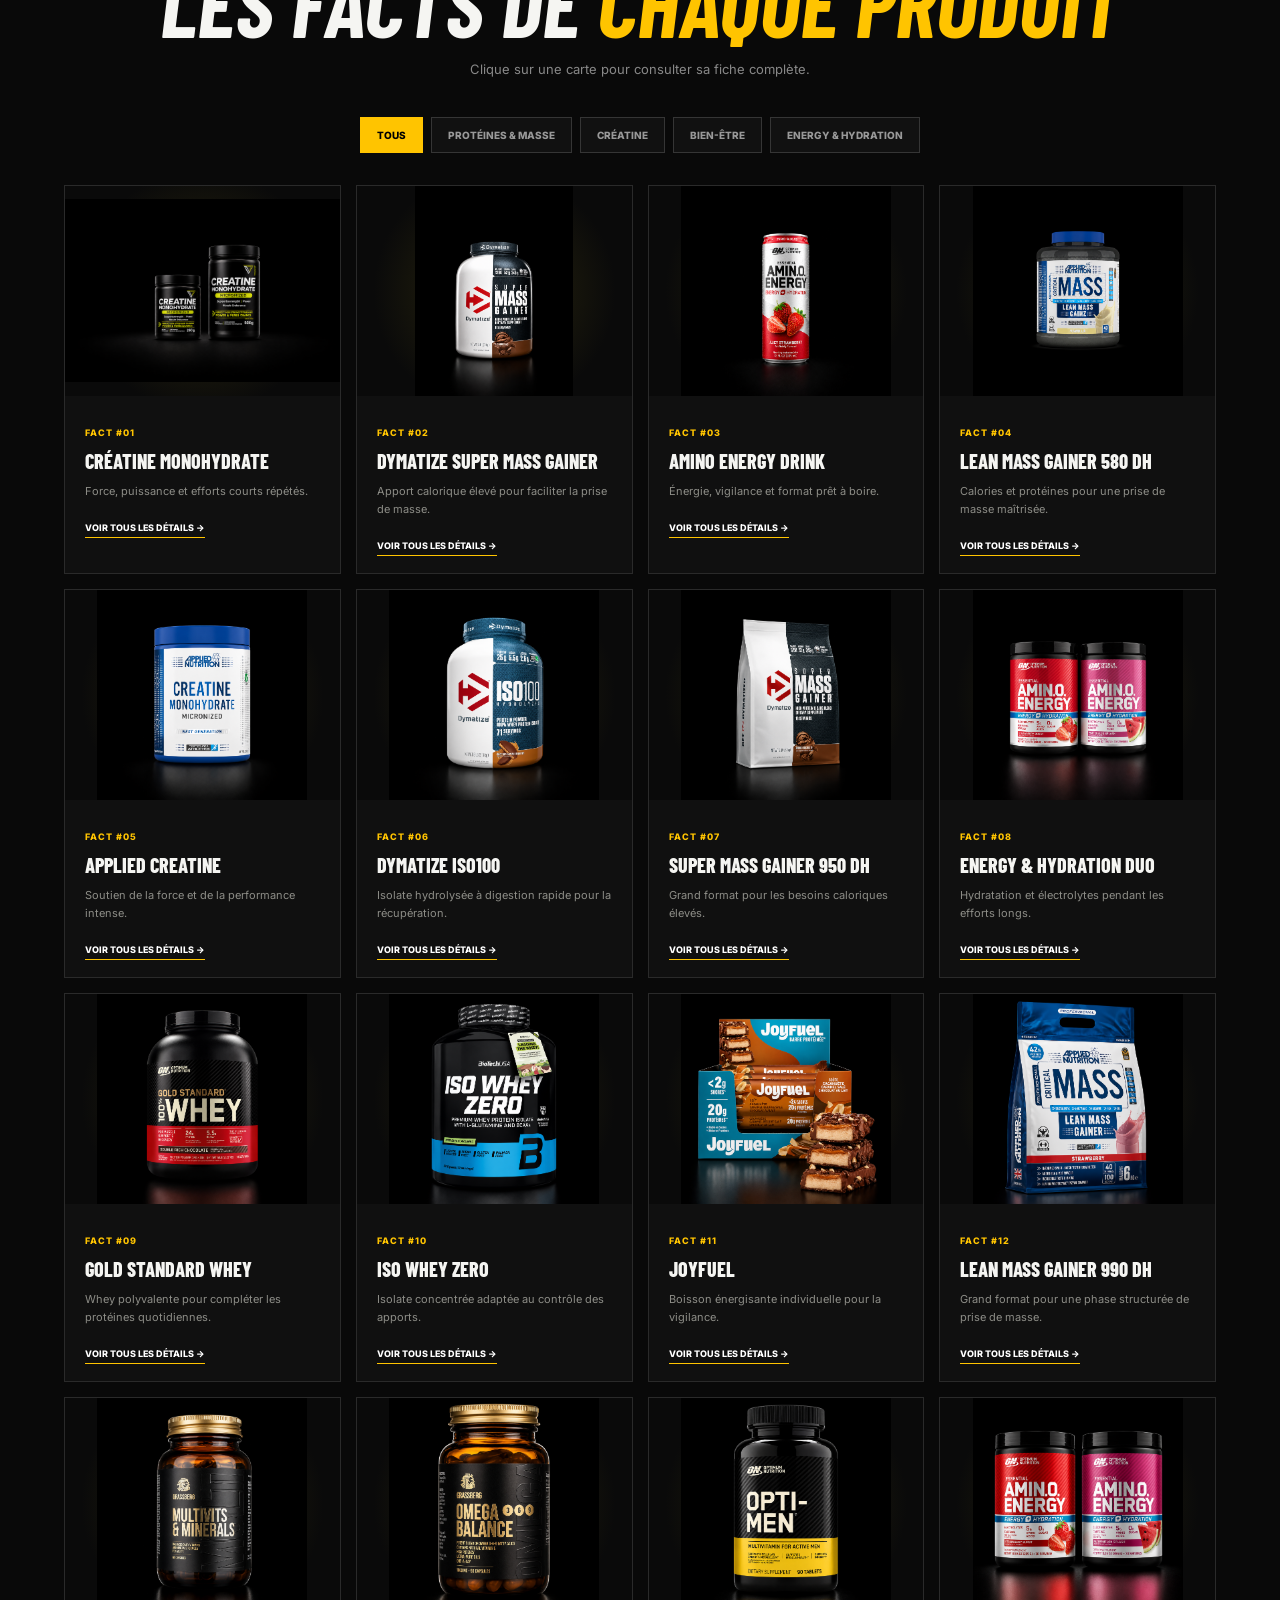
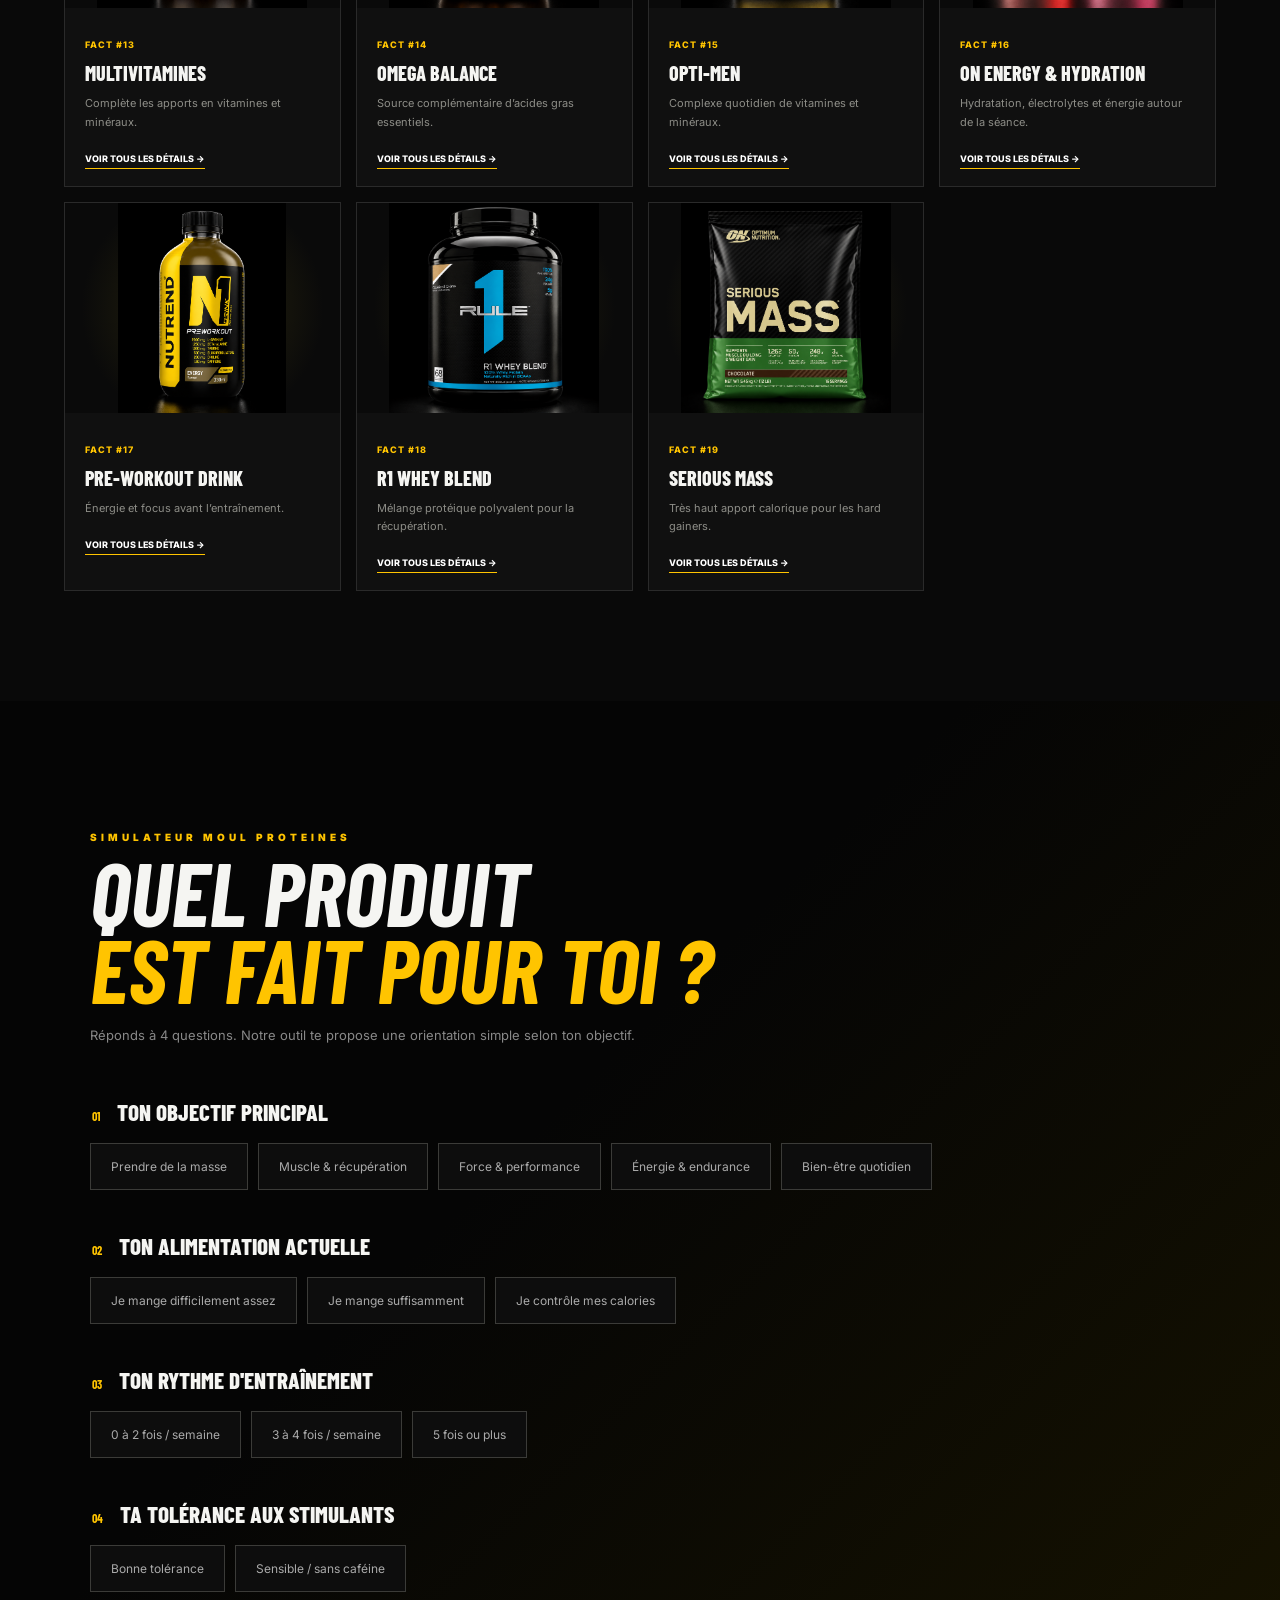
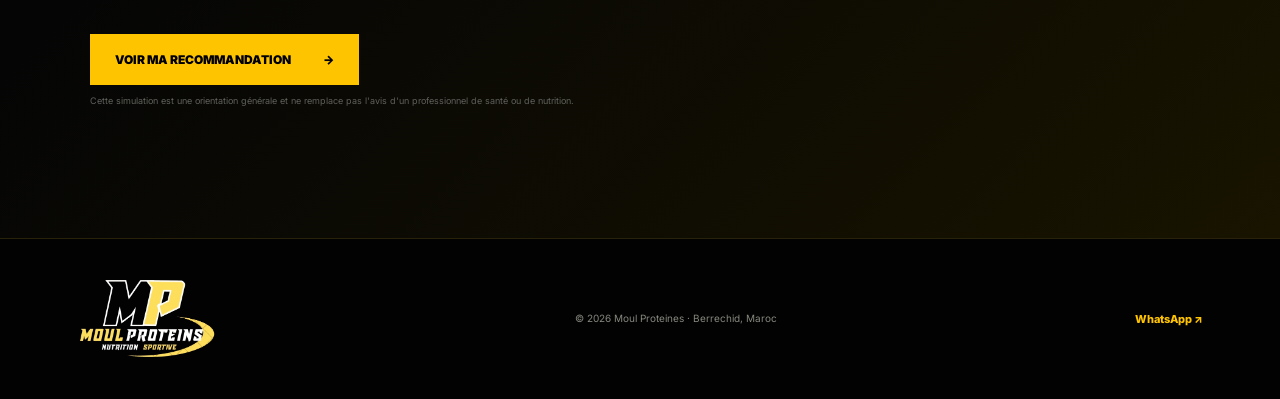
==== commit 57d22101: "Add storefront cart checkout and branding" ====
--- a/about.html
+++ b/about.html
@@ -14,7 +14,7 @@
 <body class="about-page">
   <div class="noise" aria-hidden="true"></div>
   <header class="about-header">
-    <a class="brand" href="index.html"><img src="assets/logo-mp.jpeg" alt="Moul Proteines"></a>
+    <a class="brand" href="index.html"><img src="assets/logo-moul-proteines.png" alt="Moul Proteines"></a>
     <nav><a href="index.html">Accueil</a><a href="#facts">Facts produits</a><a class="active" href="#simulateur">Simulation</a><a href="contact.html">Contact</a></nav>
     <a class="header-sim" href="#simulateur">Trouver mon produit</a>
   </header>
@@ -57,7 +57,7 @@
     </section>
   </main>
 
-  <footer class="about-footer"><img src="assets/logo-mp.jpeg" alt="Moul Proteines"><p>© 2026 Moul Proteines · Berrechid, Maroc</p><a href="https://wa.me/212774145588" target="_blank" rel="noreferrer">WhatsApp ↗</a></footer>
+  <footer class="about-footer"><img src="assets/logo-moul-proteines.png" alt="Moul Proteines"><p>© 2026 Moul Proteines · Berrechid, Maroc</p><a href="https://wa.me/212774145588" target="_blank" rel="noreferrer">WhatsApp ↗</a></footer>
   <a class="simulator-fab" href="#simulateur"><span>?</span><b>Lancer la simulation</b></a>
   <script src="about.js"></script>
 </body>
--- a/styles.css
+++ b/styles.css
@@ -13,6 +13,13 @@
 @media(max-width:900px){.header{height:72px;padding:0 20px}.brand img{width:120px;height:58px}.nav{position:fixed;inset:72px 0 auto;background:#080808;padding:35px;flex-direction:column;transform:translateY(-150%);transition:.3s;border-bottom:1px solid var(--yellow)}.nav.open{transform:none}.menu-btn{display:block}.icon-btn{display:none}.hero{min-height:760px}.hero-bg{background:linear-gradient(90deg,#050505ed,#05050570),linear-gradient(0deg,#050505 0%,transparent 45%),url('assets/hero-moul-proteines.png') 66% center/cover no-repeat}.hero-content{margin:0;padding:100px 24px 30px;align-self:flex-end}.hero-tag{display:none}h1{font-size:clamp(64px,18vw,96px);letter-spacing:-2px}.hero-copy{font-size:14px}.hero-stats{gap:16px}.hero-stats span{max-width:90px}.manifesto{flex-wrap:wrap;padding:28px 20px;gap:12px}.manifesto i{display:none}.section{padding:75px 20px}.category-grid,.product-grid{grid-template-columns:repeat(2,1fr)}.product-card.reveal{opacity:1;transform:none}.slogan-section{grid-template-columns:1fr;padding:65px 25px}.slogan-image img{max-width:450px}.benefits{grid-template-columns:1fr}.footer-main{grid-template-columns:1fr 1fr}.footer-brand{grid-column:1/-1}}
 @media(max-width:560px){.hero-buttons{flex-direction:column;width:max-content}.hero-stats div:nth-child(3){display:none}.scroll-cue{display:none}.category-grid,.product-grid{grid-template-columns:1fr}.category{height:300px}.product-card{min-height:440px}.footer-main{grid-template-columns:1fr}.footer-brand{grid-column:auto}.footer-bottom{flex-direction:column;gap:10px}.whatsapp b{display:none}.whatsapp{padding:7px}.manifesto span,.manifesto strong{width:100%;text-align:center}.slogan-section{min-height:auto}.section-heading.left{text-align:center}}
 @media(max-width:700px){.products-section{padding-inline:16px}.product-grid{grid-template-columns:1fr;gap:32px}.product-card{width:100%;min-height:470px;padding:16px;border:1px solid #5b4a0e;background:linear-gradient(155deg,#1b1b19,#0b0b0b 70%);box-shadow:0 14px 30px #000,0 0 0 1px #ffc4000a}.product-card+.product-card{margin-top:4px}.product-image{height:clamp(260px,80vw,350px);margin:0 0 22px;background:radial-gradient(circle at 50% 45%,#383211 0,#161616 48%,#090909 78%)}.product-image img{max-width:100%;max-height:100%}.product-bottom{margin-top:18px}.product-filters{gap:7px;margin-bottom:36px}.filter-btn{flex:1 1 calc(50% - 7px);min-height:42px;padding-inline:9px}}
+
+.product-bottom{gap:10px}.product-bottom>strong{margin-right:auto}.product-actions{display:flex;gap:7px}.product-wa{width:43px;height:43px;border-radius:50%;display:grid;place-items:center;background:#1fbc60;color:#fff;font:800 10px Inter;transition:.2s}.product-wa:hover{background:#fff;color:#111;transform:translateY(-2px)}
+.cart-overlay{position:fixed;inset:0;background:#000b;z-index:45;opacity:0;visibility:hidden;transition:.3s}.cart-overlay.open{opacity:1;visibility:visible}.cart-drawer{position:fixed;z-index:50;top:0;right:0;width:min(460px,100%);height:100vh;background:#0a0a0a;border-left:1px solid #4b3d09;padding:28px;display:flex;flex-direction:column;transform:translateX(105%);transition:.35s}.cart-drawer.open{transform:none}.cart-heading{display:flex;justify-content:space-between;align-items:start;border-bottom:1px solid #292929;padding-bottom:20px}.cart-heading span{color:var(--yellow);font:800 9px Inter;letter-spacing:2px}.cart-heading h2{font-size:48px;margin-top:5px}.cart-heading button{border:0;background:none;color:#fff;font-size:38px;cursor:pointer}.cart-items{overflow:auto;flex:1}.cart-item{display:grid;grid-template-columns:58px 1fr auto;gap:12px;align-items:center;padding:17px 0;border-bottom:1px solid #242424}.cart-item img{width:58px;height:68px;object-fit:contain;background:#151515}.cart-item h3{font-size:12px;margin:0 0 6px}.cart-item p{color:var(--yellow);font:800 16px 'Barlow Condensed';margin:0}.cart-quantity{display:flex;align-items:center;gap:8px;margin-top:8px}.cart-quantity button,.cart-remove{border:1px solid #383838;background:#111;color:#fff;cursor:pointer}.cart-quantity button{width:25px;height:25px}.cart-remove{padding:6px;color:#888}.cart-empty{color:#777;text-align:center;margin:auto}.cart-footer{border-top:1px solid #292929;padding-top:20px}.cart-footer p{display:flex;justify-content:space-between;align-items:center}.cart-footer strong{color:var(--yellow);font:900 27px 'Barlow Condensed'}.cart-checkout{display:block;text-align:center;background:#1fbc60;color:#fff;padding:16px;text-transform:uppercase;font:800 11px Inter}.cart-checkout.disabled{opacity:.4;pointer-events:none}.toast{z-index:60}
+.brand img,.footer-brand img{object-fit:contain}
+body:before{content:"";position:fixed;inset:10%;z-index:19;background:url('assets/logo-moul-proteines.png') center/contain no-repeat;opacity:.035;pointer-events:none;filter:grayscale(1)}
+.variant-choice{display:flex;flex-direction:column;gap:6px;color:#888;font:700 9px Inter;text-transform:uppercase}.variant-choice select{width:100%;background:#111;color:#fff;border:1px solid #51420d;padding:10px;font:700 11px Inter;outline:none}.variant-choice select:focus{border-color:var(--yellow)}
+.cart-checkout{width:100%;border:0;cursor:pointer}.cart-checkout:disabled{opacity:.4;pointer-events:none}.checkout-form{position:absolute;inset:0;background:#0a0a0a;padding:28px;z-index:2;display:flex;flex-direction:column;gap:15px;transform:translateX(105%);transition:.35s;overflow:auto}.checkout-form.open{transform:none}.checkout-form-heading{display:flex;justify-content:space-between;align-items:start;border-bottom:1px solid #292929;padding-bottom:16px;margin-bottom:5px}.checkout-form-heading span{color:var(--yellow);font:800 9px Inter;letter-spacing:2px}.checkout-form-heading h3{font:800 25px 'Barlow Condensed';text-transform:uppercase;margin:6px 0 0}.checkout-form-heading button{border:0;background:none;color:#fff;font-size:35px;cursor:pointer}.checkout-form label{display:flex;flex-direction:column;gap:7px;color:#aaa;text-transform:uppercase;font:800 9px Inter;letter-spacing:.7px}.checkout-form label small{font-weight:500;color:#666}.checkout-form input,.checkout-form textarea{width:100%;background:#111;border:1px solid #383838;color:#fff;padding:13px;outline:none;font:500 12px Inter;resize:vertical}.checkout-form input:focus,.checkout-form textarea:focus{border-color:var(--yellow)}.checkout-submit{margin-top:5px;border:0;background:#1fbc60;color:#fff;padding:16px;text-transform:uppercase;font:800 10px Inter;cursor:pointer}
 .simulator-fab{position:fixed;z-index:14;left:24px;bottom:24px;display:flex;align-items:center;gap:9px;padding:8px 16px 8px 8px;border:1px solid #6b5609;background:#0b0b0b;color:#fff;border-radius:30px;box-shadow:0 8px 35px #000;transition:.25s}.simulator-fab:hover{background:var(--yellow);color:#000}.simulator-fab span{width:34px;height:34px;border-radius:50%;display:grid;place-items:center;background:var(--yellow);color:#000;font-weight:900}.simulator-fab b{text-transform:uppercase;font-size:10px}
 @media(max-width:560px){.simulator-fab{left:12px;bottom:12px;padding:6px}.simulator-fab b{display:none}}
 @media(prefers-reduced-motion:reduce){.intro-screen.play img,.intro-screen.play .intro-glow,.intro-screen.play .intro-lines i,.intro-screen.play .intro-loader,.intro-screen.play .intro-loader span,.intro-screen.play>p{animation-duration:.01ms;animation-delay:0s}.intro-screen{transition-duration:.15s}}
--- a/about.css
+++ b/about.css
@@ -2,3 +2,4 @@
 @keyframes sloganFloat{50%{transform:translateY(-8px);filter:drop-shadow(0 0 45px #ffc40042)}}@keyframes aboutBeam{50%{transform:rotate(-10deg) translateY(80px);opacity:.35}}@keyframes resultIn{from{opacity:0;transform:translateY(20px)}to{opacity:1;transform:none}}
 @media(max-width:1000px){.all-facts-grid{grid-template-columns:repeat(3,1fr)}.story-section{grid-template-columns:1fr}.about-header nav{display:none}}
 @media(max-width:700px){.about-header{height:72px;padding:0 18px}.about-header .brand img{width:120px}.header-sim{padding:10px;font-size:8px}.about-hero{min-height:680px;height:100vh}.about-slogan{padding-inline:18px}.about-slogan>span{line-height:1.6}.story-section,.all-facts,.simulator-section{padding:75px 18px}.story-section h1{font-size:70px}.values{grid-template-columns:1fr}.values span{border-right:0;border-bottom:1px solid #322b0d}.all-facts-grid{grid-template-columns:1fr;gap:28px}.mini-fact{min-height:0}.mini-fact img{height:290px}.fact-filters button{flex:1 1 45%}.choice-grid{display:grid;grid-template-columns:1fr;width:100%}.choice-grid label,.choice-grid span{width:100%}.sim-result.show{grid-template-columns:1fr}.result-image{min-height:310px}.result-image img{height:290px}.result-copy{padding:28px 20px}.about-footer{flex-direction:column;gap:12px}.about-page .simulator-fab{display:flex}}
+.about-footer img{object-fit:contain}
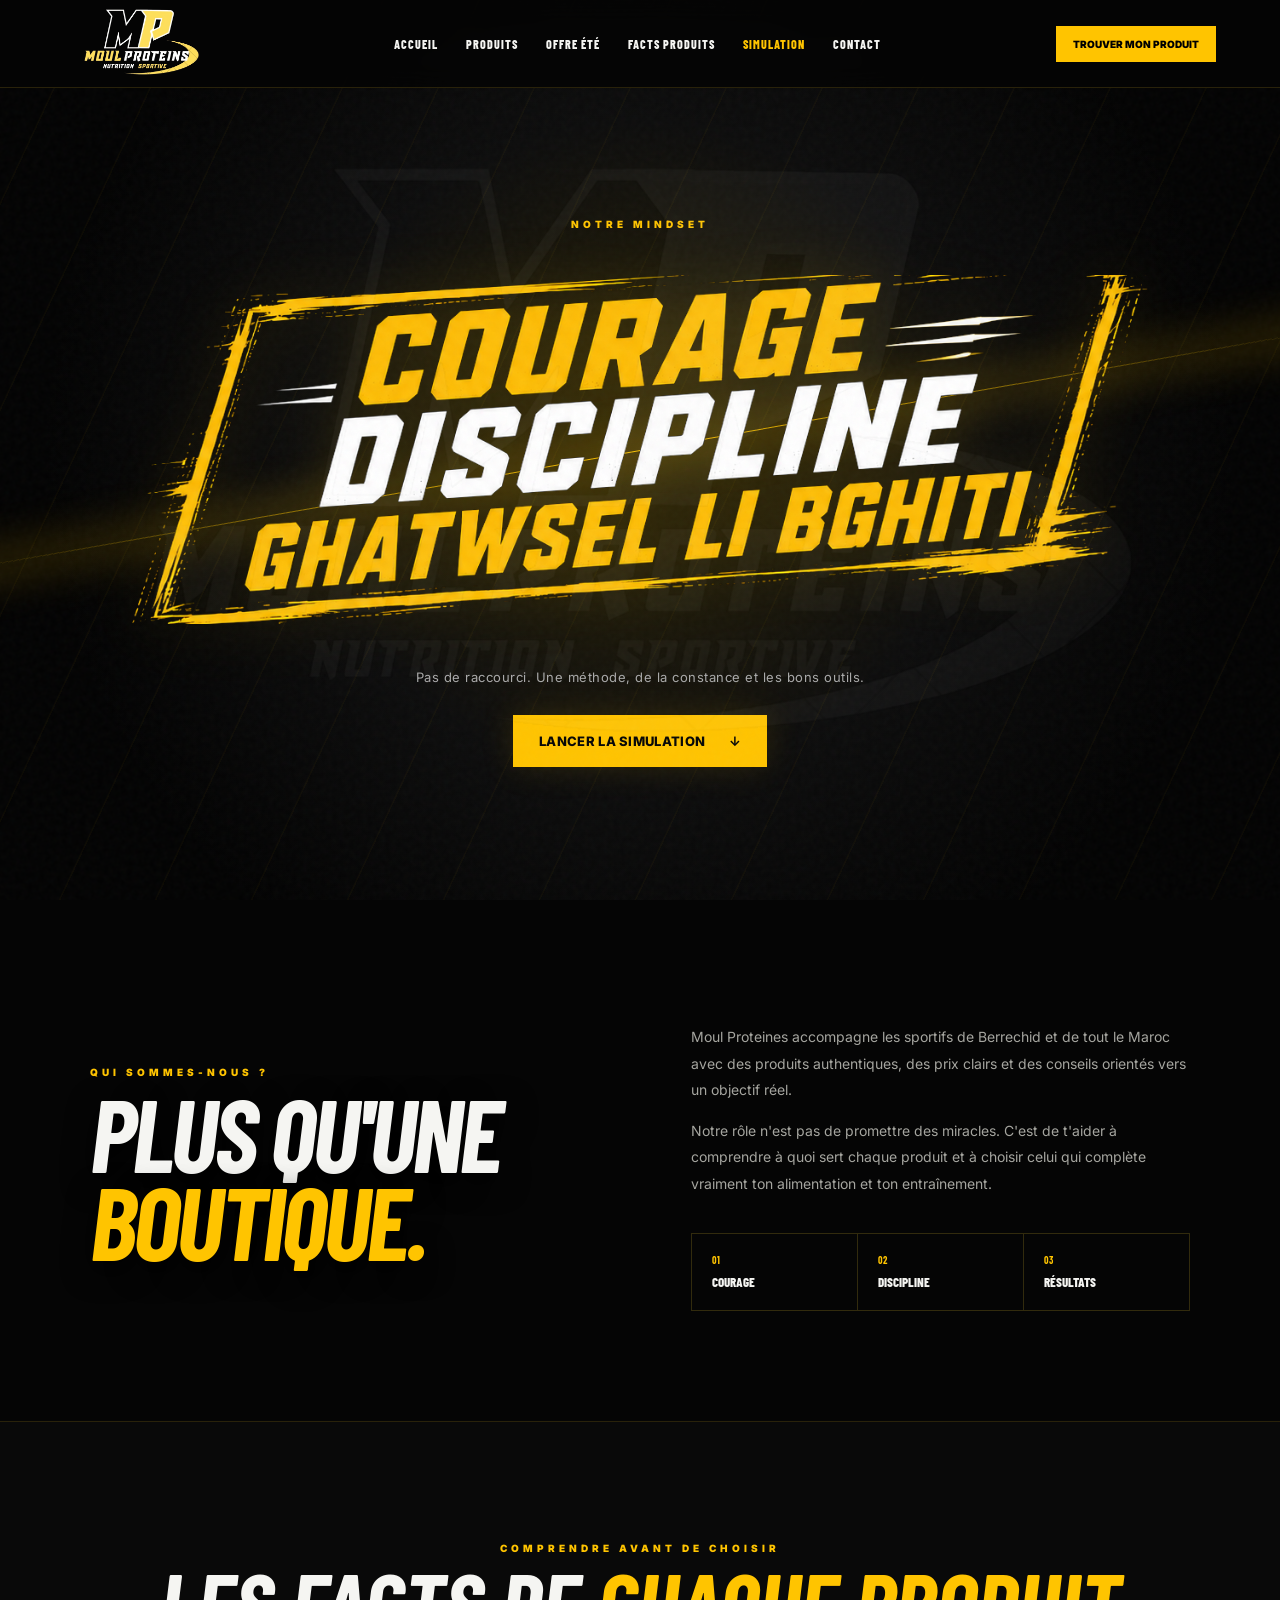
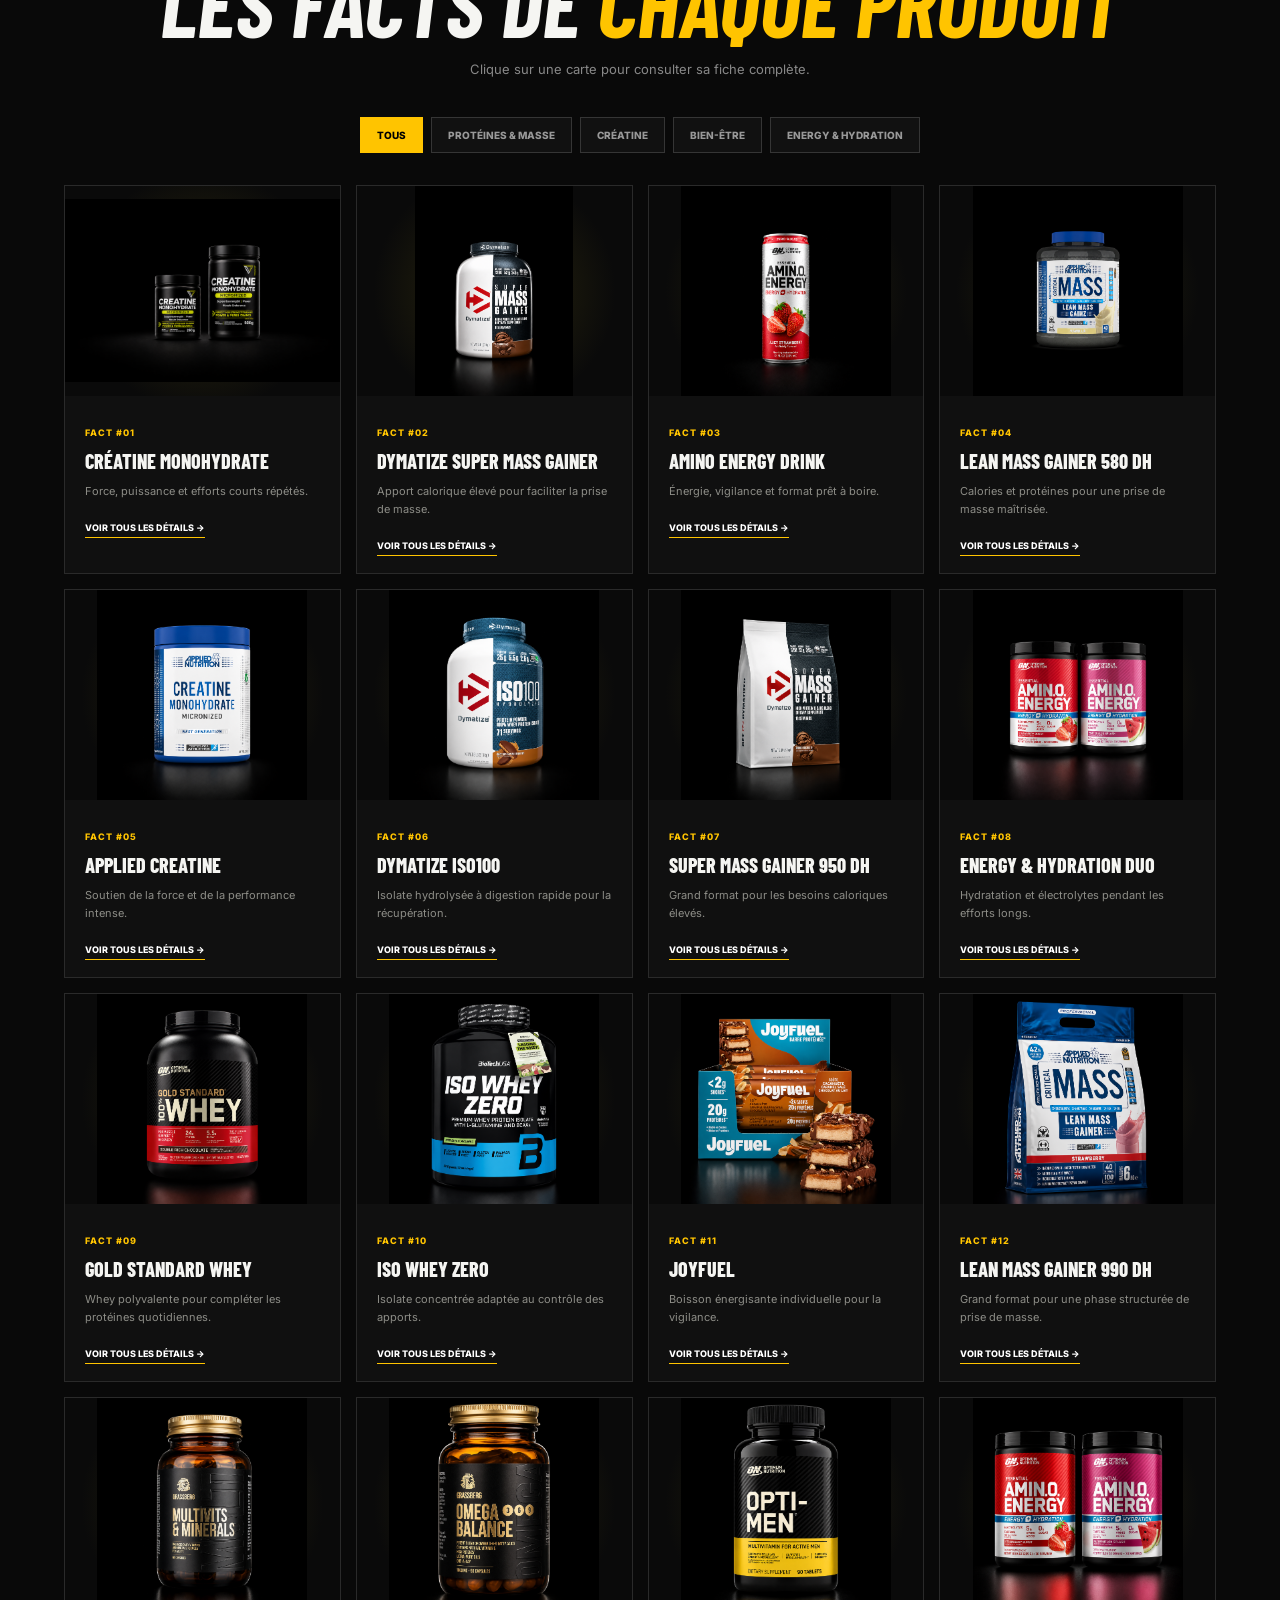
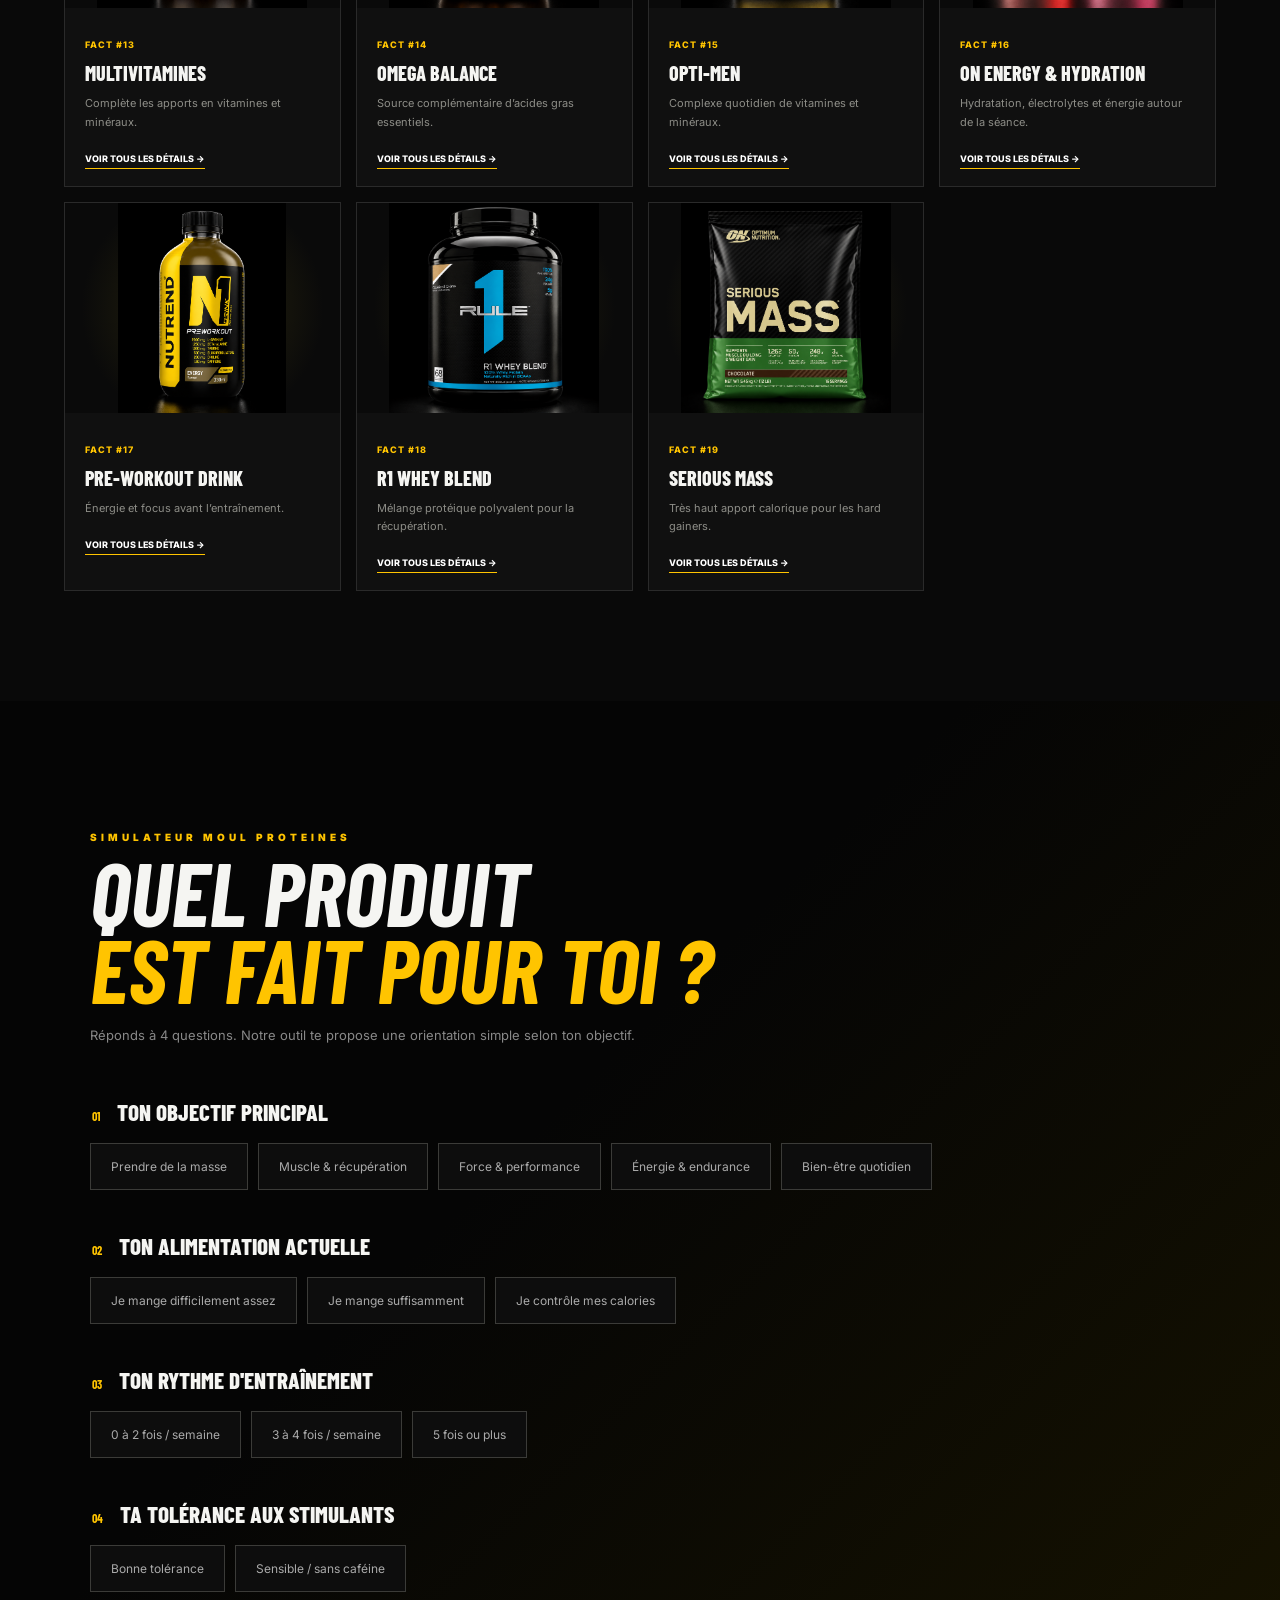
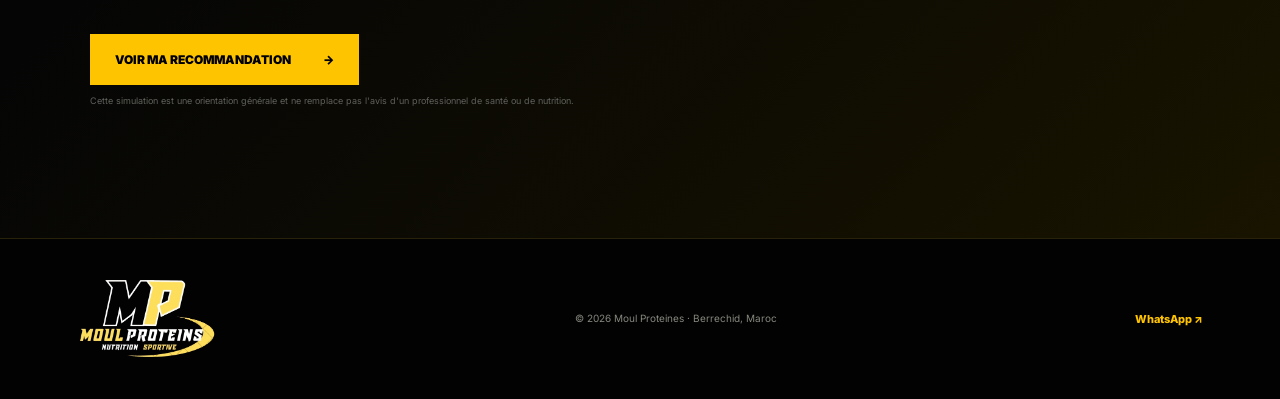
==== commit 4ec9c1f5: "Add summer offer page and navigation" ====
--- a/about.html
+++ b/about.html
@@ -15,7 +15,7 @@
   <div class="noise" aria-hidden="true"></div>
   <header class="about-header">
     <a class="brand" href="index.html"><img src="assets/logo-moul-proteines.png" alt="Moul Proteines"></a>
-    <nav><a href="index.html">Accueil</a><a href="#facts">Facts produits</a><a class="active" href="#simulateur">Simulation</a><a href="contact.html">Contact</a></nav>
+    <nav><a href="index.html">Accueil</a><a href="index.html#products">Produits</a><a href="offre-ete.html">Offre été</a><a href="#facts">Facts produits</a><a class="active" href="#simulateur">Simulation</a><a href="contact.html">Contact</a></nav>
     <a class="header-sim" href="#simulateur">Trouver mon produit</a>
   </header>
 
--- a/styles.css
+++ b/styles.css
@@ -1,6 +1,29 @@
 :root{--yellow:#ffc400;--yellow2:#ffe06b;--black:#050505;--panel:#0d0d0d;--line:#29220b;--white:#f5f5f2;--muted:#9a9a94}
 *{box-sizing:border-box}html{scroll-behavior:smooth}body{margin:0;background:var(--black);color:var(--white);font-family:Inter,Arial,sans-serif;overflow-x:hidden}a{color:inherit;text-decoration:none}button{font:inherit}.noise{position:fixed;inset:0;z-index:20;pointer-events:none;opacity:.04;background-image:url("data:image/svg+xml,%3Csvg viewBox='0 0 180 180' xmlns='http://www.w3.org/2000/svg'%3E%3Cfilter id='n'%3E%3CfeTurbulence type='fractalNoise' baseFrequency='.85' numOctaves='2' stitchTiles='stitch'/%3E%3C/filter%3E%3Crect width='100%25' height='100%25' filter='url(%23n)' opacity='.8'/%3E%3C/svg%3E")}
-.intro-active{overflow:hidden}.intro-screen{position:fixed;inset:0;z-index:1000;background:#020202;display:flex;flex-direction:column;align-items:center;justify-content:center;overflow:hidden;transition:opacity .65s ease,visibility .65s ease}.intro-screen.hidden,.intro-screen.skip{opacity:0;visibility:hidden;pointer-events:none}.intro-screen img{position:relative;z-index:2;width:min(900px,82vw);opacity:0;transform:scale(.82);filter:drop-shadow(0 0 0 transparent)}.intro-screen.play img{animation:introLogo 2.6s cubic-bezier(.2,.8,.2,1) .15s forwards}.intro-glow{position:absolute;width:min(700px,80vw);height:280px;background:#ffc400;filter:blur(150px);opacity:0}.intro-screen.play .intro-glow{animation:introGlow 2.5s ease .2s forwards}.intro-lines{position:absolute;inset:0;z-index:1;display:flex;flex-direction:column;justify-content:center;gap:32vh;transform:rotate(-8deg)}.intro-lines i{display:block;width:0;height:1px;background:linear-gradient(90deg,transparent,var(--yellow),transparent);box-shadow:0 0 16px var(--yellow)}.intro-screen.play .intro-lines i:first-child{animation:introLine 1.1s ease .3s forwards}.intro-screen.play .intro-lines i:last-child{animation:introLine 1.1s ease .65s forwards}.intro-loader{position:relative;z-index:2;width:min(360px,62vw);height:2px;background:#242424;margin-top:38px;overflow:hidden;opacity:0}.intro-loader span{display:block;width:0;height:100%;background:var(--yellow);box-shadow:0 0 14px var(--yellow)}.intro-screen.play .intro-loader{animation:introVisible .3s ease .55s forwards}.intro-screen.play .intro-loader span{animation:introLoad 2s cubic-bezier(.3,.7,.3,1) .6s forwards}.intro-screen>p{position:relative;z-index:2;color:#767671;font:700 9px Inter;letter-spacing:4px;margin-top:18px;opacity:0}.intro-screen>p b{color:var(--yellow)}.intro-screen.play>p{animation:introVisible .6s ease .8s forwards}.intro-screen.exit{opacity:0;visibility:hidden;pointer-events:none}.intro-screen.exit img{transform:scale(1.08);transition:transform .65s ease}.intro-screen.exit .intro-glow{opacity:0;transition:opacity .5s ease}@keyframes introLogo{0%{opacity:0;transform:scale(.82);filter:drop-shadow(0 0 0 transparent)}35%{opacity:1}70%{opacity:1;transform:scale(1);filter:drop-shadow(0 0 35px #ffc40055)}100%{opacity:1;transform:scale(1);filter:drop-shadow(0 0 12px #ffc40030)}}@keyframes introGlow{0%{opacity:0;transform:scale(.5)}45%{opacity:.17}100%{opacity:.08;transform:scale(1.2)}}@keyframes introLine{0%{width:0;margin-left:0}100%{width:130%;margin-left:-15%}}@keyframes introLoad{to{width:100%}}@keyframes introVisible{to{opacity:1}}
+.intro-active{overflow:hidden}
+.intro-screen{position:fixed;inset:0;z-index:1000;background:#020202;display:flex;flex-direction:column;align-items:center;justify-content:center;overflow:hidden;transition:opacity .65s ease,visibility .65s ease}
+.intro-screen.hidden,.intro-screen.skip{opacity:0;visibility:hidden;pointer-events:none}
+.intro-screen img{position:relative;z-index:2;width:min(900px,82vw);opacity:1;transform:scale(1);filter:drop-shadow(0 0 18px #ffc40030)}
+.intro-screen.play img{animation:introLogo 2.4s cubic-bezier(.2,.8,.2,1) .05s forwards}
+.intro-glow{position:absolute;width:min(700px,80vw);height:280px;background:#ffc400;filter:blur(150px);opacity:0}
+.intro-screen.play .intro-glow{animation:introGlow 2.4s ease .05s forwards}
+.intro-lines{position:absolute;inset:0;z-index:1;display:flex;flex-direction:column;justify-content:center;gap:32vh;transform:rotate(-8deg)}
+.intro-lines i{display:block;width:0;height:1px;background:linear-gradient(90deg,transparent,var(--yellow),transparent);box-shadow:0 0 16px var(--yellow)}
+.intro-screen.play .intro-lines i:first-child{animation:introLine .75s ease .12s forwards}
+.intro-screen.play .intro-lines i:last-child{animation:introLine .75s ease .28s forwards}
+.intro-slogan-text{position:relative;z-index:2;text-align:center;margin-top:14px;font-family:'Barlow Condensed',Impact,sans-serif;font-style:italic;font-weight:900;line-height:.9;text-transform:uppercase;letter-spacing:1px}
+.intro-slogan-text strong{display:inline-block;color:var(--yellow);font-size:clamp(24px,4vw,44px);margin:0 5px;text-shadow:0 0 22px #ffc40033}
+.intro-slogan-text span{display:block;color:#fff;font-size:clamp(18px,3.2vw,34px);margin-top:5px}
+.intro-screen>p{position:relative;z-index:2;color:#767671;font:700 9px Inter;letter-spacing:4px;margin-top:14px;opacity:0}
+.intro-screen>p b{color:var(--yellow)}
+.intro-screen.play>p{animation:introVisible .35s ease .4s forwards}
+.intro-screen.exit{opacity:0;visibility:hidden;pointer-events:none}
+.intro-screen.exit img{transform:scale(1.08);transition:transform .65s ease}
+.intro-screen.exit .intro-glow{opacity:0;transition:opacity .5s ease}
+@keyframes introLogo{0%{opacity:1;transform:scale(.96);filter:drop-shadow(0 0 12px #ffc40030)}55%{opacity:1;transform:scale(1);filter:drop-shadow(0 0 35px #ffc40055)}100%{opacity:1;transform:scale(1);filter:drop-shadow(0 0 18px #ffc40030)}}
+@keyframes introGlow{0%{opacity:0;transform:scale(.5)}45%{opacity:.17}100%{opacity:.08;transform:scale(1.2)}}
+@keyframes introLine{0%{width:0;margin-left:0}100%{width:130%;margin-left:-15%}}
+@keyframes introVisible{to{opacity:1}}
 .header{height:88px;padding:0 5vw;display:flex;align-items:center;justify-content:space-between;position:absolute;top:0;left:0;right:0;z-index:10;border-bottom:1px solid #ffffff16;background:#05050588;backdrop-filter:blur(8px)}.brand img{width:155px;height:68px;object-fit:cover;object-position:center}.nav{display:flex;gap:32px;align-items:center}.nav a{font-family:'Barlow Condensed';font-weight:700;font-size:15px;text-transform:uppercase;letter-spacing:.8px;position:relative}.nav a:after{content:"";position:absolute;left:0;bottom:-12px;width:0;height:2px;background:var(--yellow);transition:.3s}.nav a:hover:after,.nav a.active:after{width:100%}.header-actions{display:flex;align-items:center;gap:10px}.icon-btn,.cart-btn,.menu-btn{background:none;border:0;color:#fff;cursor:pointer;position:relative}.icon-btn svg,.cart-btn svg{width:23px;fill:none;stroke:currentColor;stroke-width:1.6}.cart-btn span{position:absolute;right:-6px;top:-8px;width:17px;height:17px;border-radius:50%;background:var(--yellow);color:#000;font-size:10px;font-weight:900;display:grid;place-items:center}.menu-btn{display:none;width:30px}.menu-btn span{display:block;height:2px;background:#fff;margin:6px 0}
 .hero{min-height:790px;height:100vh;position:relative;display:flex;align-items:center;border-bottom:1px solid var(--line);overflow:hidden}.hero-bg{position:absolute;inset:0;background:linear-gradient(90deg,#050505 0%,#050505d9 32%,transparent 65%),linear-gradient(0deg,#050505 0%,transparent 25%),url('assets/hero-moul-proteines.png') center/cover no-repeat}.hero:after{content:"";position:absolute;inset:0;background:radial-gradient(circle at 68% 48%,transparent 0 25%,#05050580 75%);pointer-events:none}.hero-content{position:relative;z-index:2;margin-left:7vw;max-width:700px;padding-top:70px}.eyebrow{text-transform:uppercase;letter-spacing:3px;font:700 13px Inter;color:#d5d5cf;display:flex;align-items:center;gap:12px}.eyebrow span{width:32px;height:2px;background:var(--yellow)}h1,h2{font-family:'Barlow Condensed',Impact,sans-serif;margin:0;font-style:italic;line-height:.86;text-transform:uppercase}h1{font-size:clamp(78px,9vw,145px);letter-spacing:-4px;text-shadow:0 8px 30px #000}h1 em,h2 em{font-style:inherit;color:var(--yellow)}.hero-copy{font-size:18px;line-height:1.65;color:#c4c4bf;margin:30px 0}.hero-copy strong{color:#fff}.hero-buttons{display:flex;gap:12px}.btn{padding:17px 25px;text-transform:uppercase;font:800 13px Inter;letter-spacing:.3px;border:1px solid #ffffff60;transition:.25s}.btn-primary{background:var(--yellow);border-color:var(--yellow);color:#070707;box-shadow:0 0 35px #ffc40020}.btn-primary:hover{background:#fff;border-color:#fff;transform:translateY(-3px)}.btn-primary span{margin-left:14px}.btn-ghost:hover{border-color:var(--yellow);color:var(--yellow)}.hero-stats{display:flex;gap:38px;margin-top:50px}.hero-stats div{display:flex;flex-direction:column;border-left:2px solid var(--yellow);padding-left:12px}.hero-stats strong{font:800 25px 'Barlow Condensed';color:#fff}.hero-stats span{font-size:10px;text-transform:uppercase;color:#9e9e98;margin-top:3px}.hero-tag{position:absolute;right:4vw;top:130px;z-index:3;display:flex;align-items:center;gap:10px;border-right:2px solid var(--yellow);padding-right:14px}.hero-tag>span{font:900 34px 'Barlow Condensed';color:var(--yellow)}.hero-tag p{font:700 11px 'Barlow Condensed';letter-spacing:1px;margin:0}.hero-tag b{color:var(--yellow)}.scroll-cue{position:absolute;z-index:3;bottom:28px;left:50%;font-size:9px;text-transform:uppercase;letter-spacing:3px;color:#aaa;display:flex;align-items:center;gap:12px}.scroll-cue i{display:block;width:45px;height:1px;background:var(--yellow)}
 .manifesto{min-height:94px;display:flex;align-items:center;justify-content:center;gap:3vw;border-bottom:1px solid var(--line);font:800 clamp(19px,2.1vw,30px) 'Barlow Condensed';font-style:italic;letter-spacing:2px}.manifesto strong{color:var(--yellow)}.manifesto i{height:1px;width:4vw;background:#5e4b04}
@@ -22,4 +45,4 @@
 .cart-checkout{width:100%;border:0;cursor:pointer}.cart-checkout:disabled{opacity:.4;pointer-events:none}.checkout-form{position:absolute;inset:0;background:#0a0a0a;padding:28px;z-index:2;display:flex;flex-direction:column;gap:15px;transform:translateX(105%);transition:.35s;overflow:auto}.checkout-form.open{transform:none}.checkout-form-heading{display:flex;justify-content:space-between;align-items:start;border-bottom:1px solid #292929;padding-bottom:16px;margin-bottom:5px}.checkout-form-heading span{color:var(--yellow);font:800 9px Inter;letter-spacing:2px}.checkout-form-heading h3{font:800 25px 'Barlow Condensed';text-transform:uppercase;margin:6px 0 0}.checkout-form-heading button{border:0;background:none;color:#fff;font-size:35px;cursor:pointer}.checkout-form label{display:flex;flex-direction:column;gap:7px;color:#aaa;text-transform:uppercase;font:800 9px Inter;letter-spacing:.7px}.checkout-form label small{font-weight:500;color:#666}.checkout-form input,.checkout-form textarea{width:100%;background:#111;border:1px solid #383838;color:#fff;padding:13px;outline:none;font:500 12px Inter;resize:vertical}.checkout-form input:focus,.checkout-form textarea:focus{border-color:var(--yellow)}.checkout-submit{margin-top:5px;border:0;background:#1fbc60;color:#fff;padding:16px;text-transform:uppercase;font:800 10px Inter;cursor:pointer}
 .simulator-fab{position:fixed;z-index:14;left:24px;bottom:24px;display:flex;align-items:center;gap:9px;padding:8px 16px 8px 8px;border:1px solid #6b5609;background:#0b0b0b;color:#fff;border-radius:30px;box-shadow:0 8px 35px #000;transition:.25s}.simulator-fab:hover{background:var(--yellow);color:#000}.simulator-fab span{width:34px;height:34px;border-radius:50%;display:grid;place-items:center;background:var(--yellow);color:#000;font-weight:900}.simulator-fab b{text-transform:uppercase;font-size:10px}
 @media(max-width:560px){.simulator-fab{left:12px;bottom:12px;padding:6px}.simulator-fab b{display:none}}
-@media(prefers-reduced-motion:reduce){.intro-screen.play img,.intro-screen.play .intro-glow,.intro-screen.play .intro-lines i,.intro-screen.play .intro-loader,.intro-screen.play .intro-loader span,.intro-screen.play>p{animation-duration:.01ms;animation-delay:0s}.intro-screen{transition-duration:.15s}}
+@media(prefers-reduced-motion:reduce){.intro-screen.play img,.intro-screen.play .intro-glow,.intro-screen.play .intro-lines i,.intro-screen.play>p{animation-duration:.01ms;animation-delay:0s}.intro-screen{transition-duration:.15s}}
